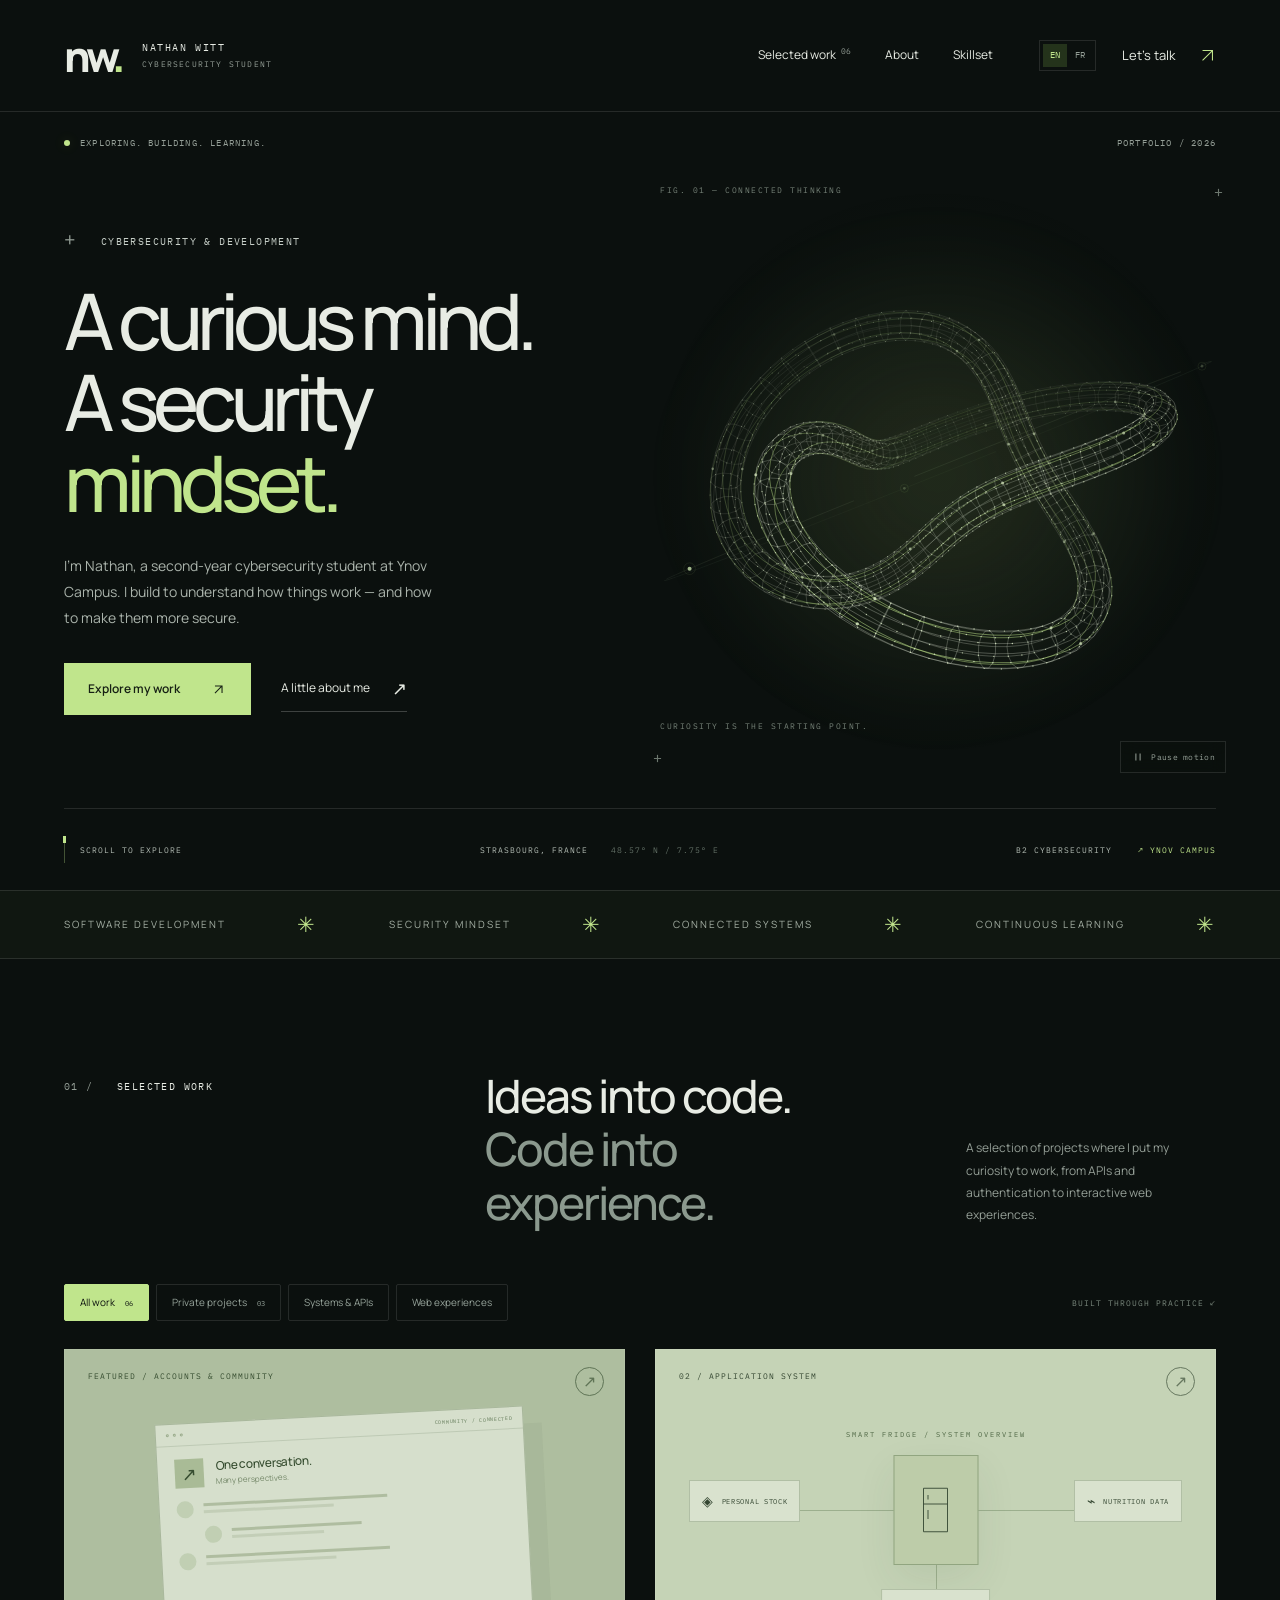
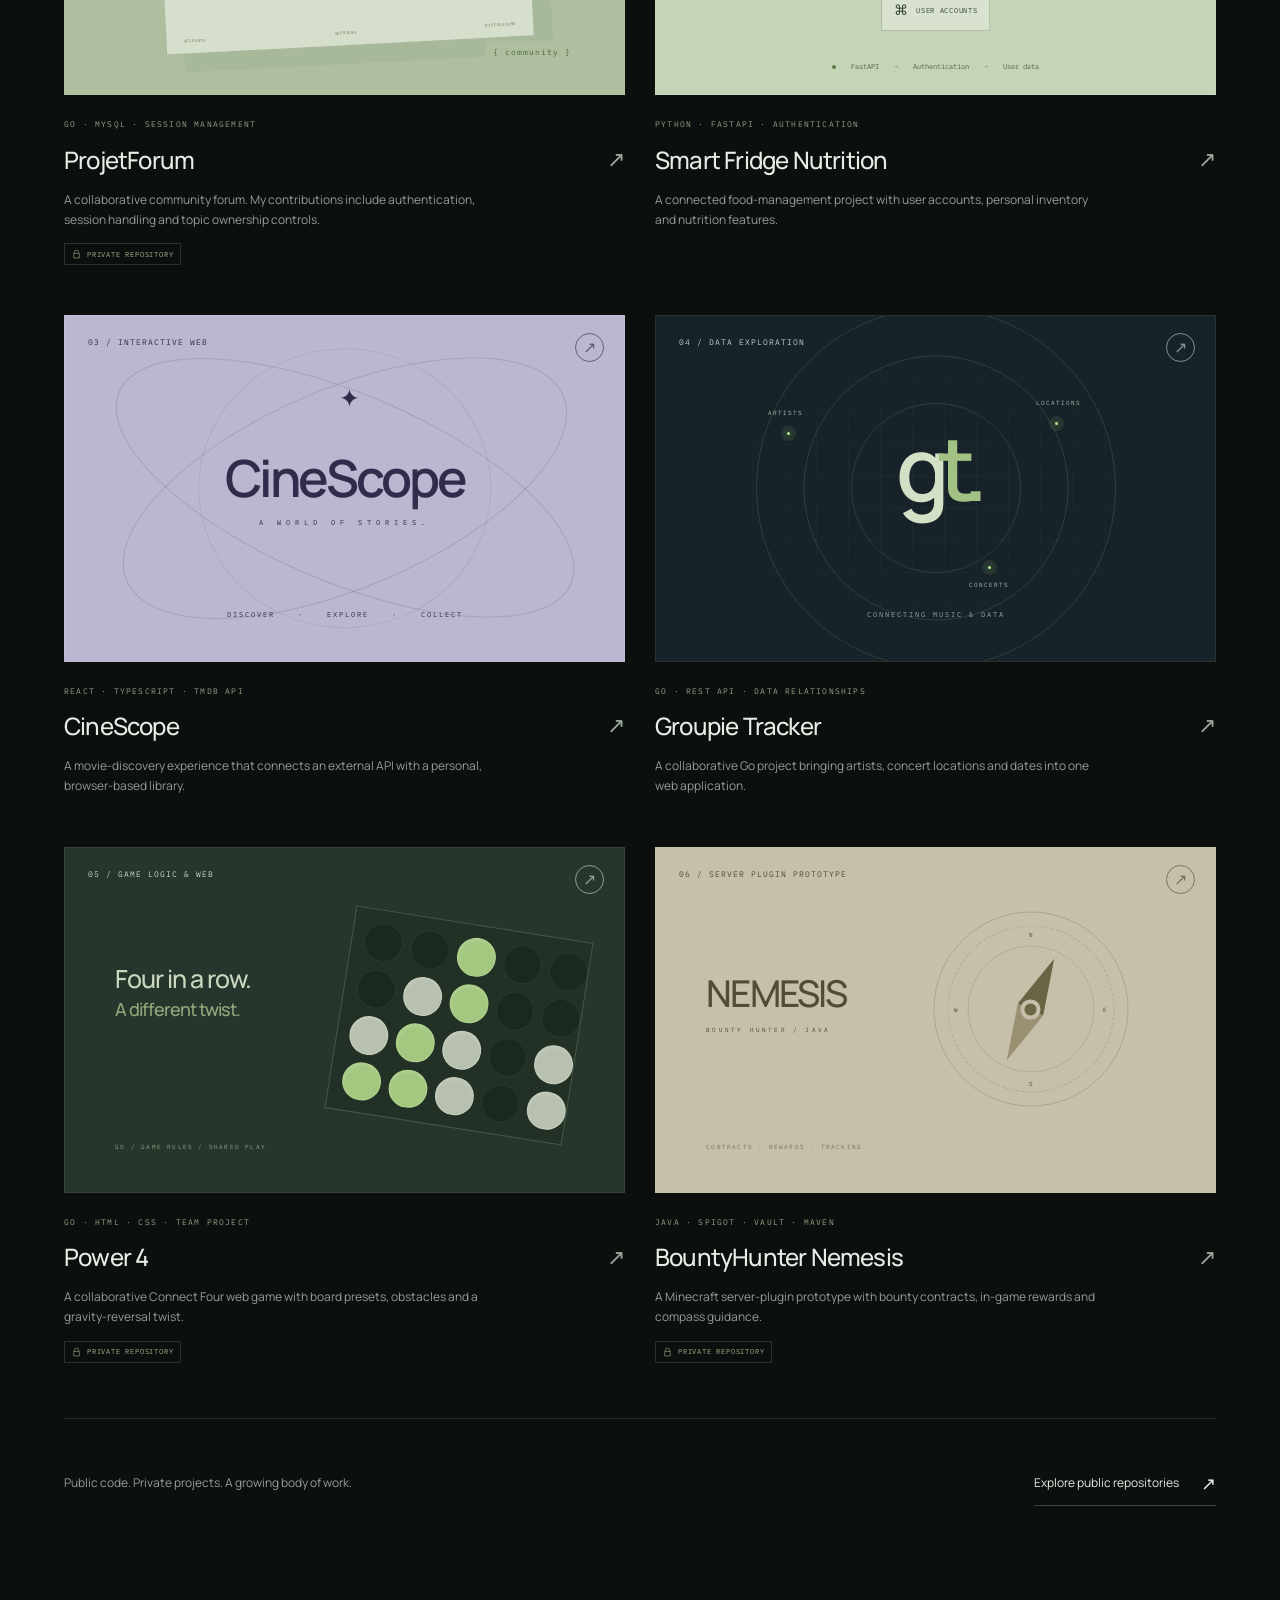
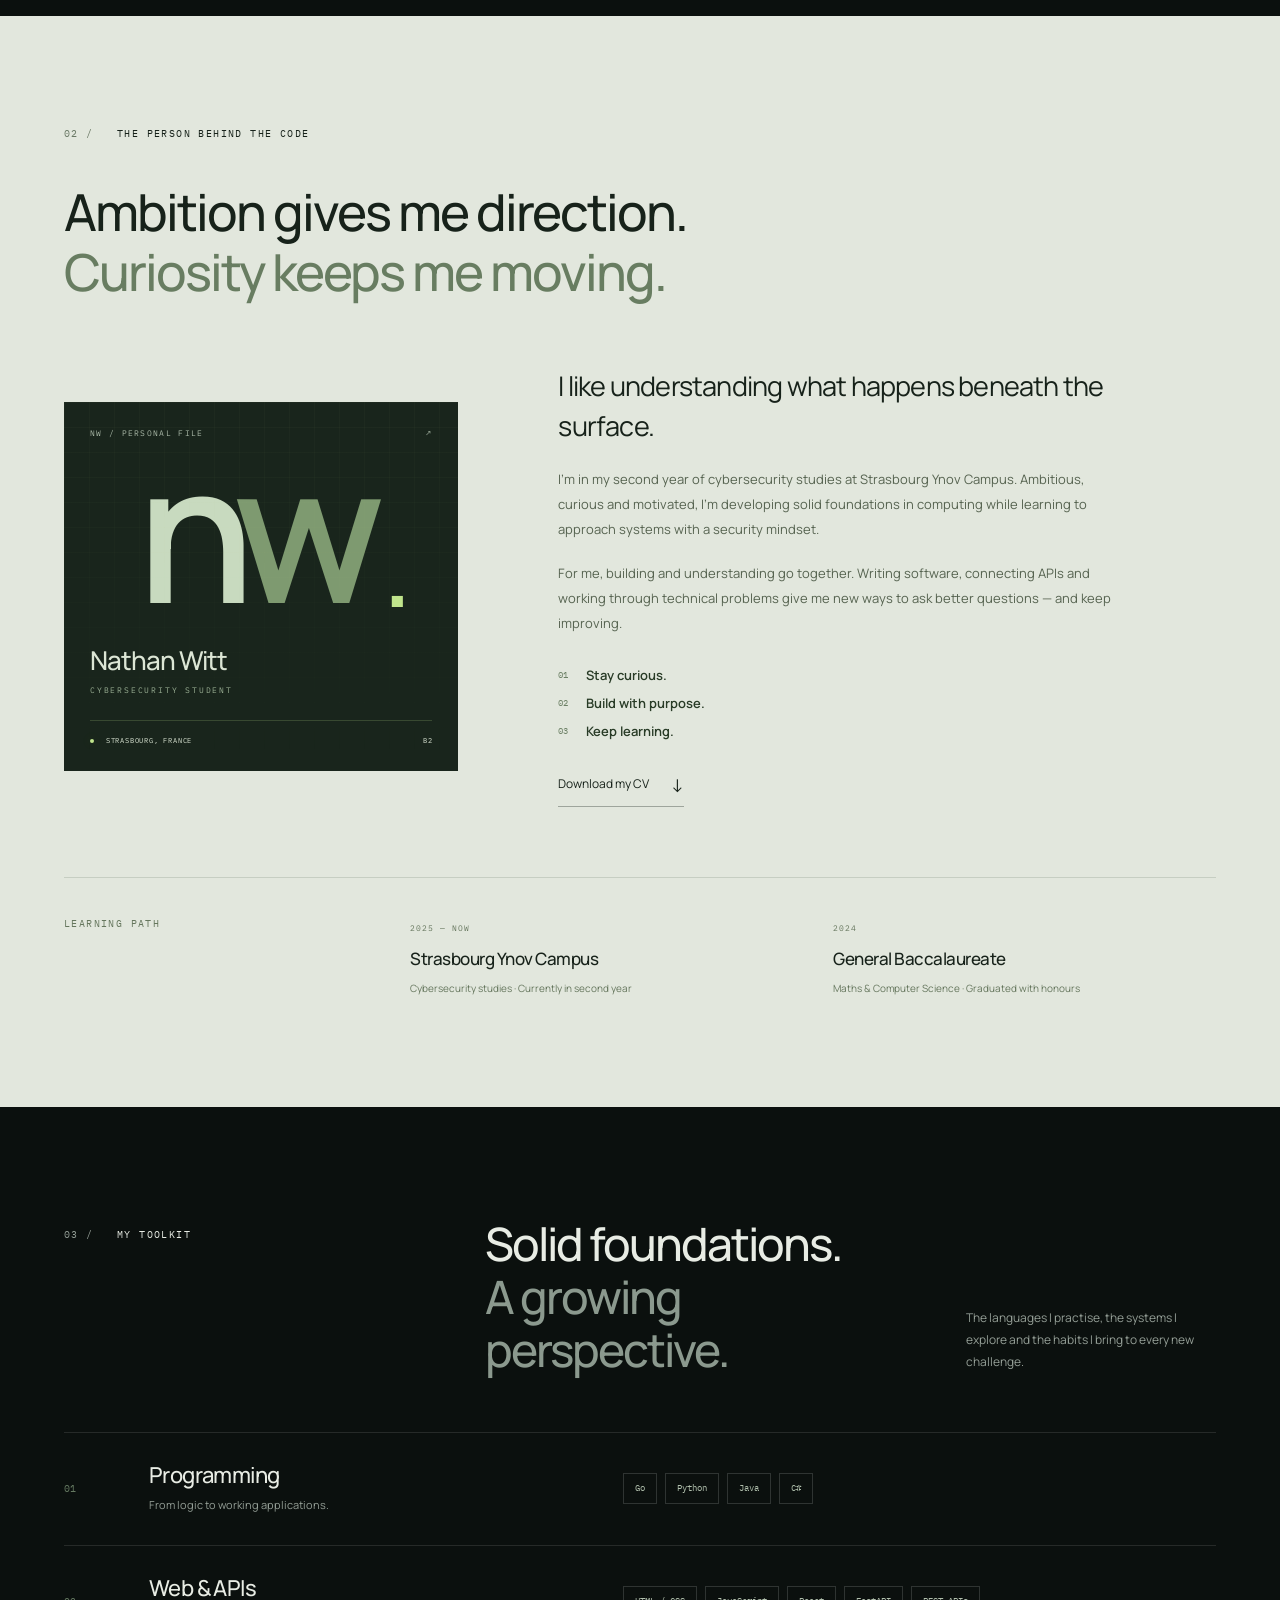
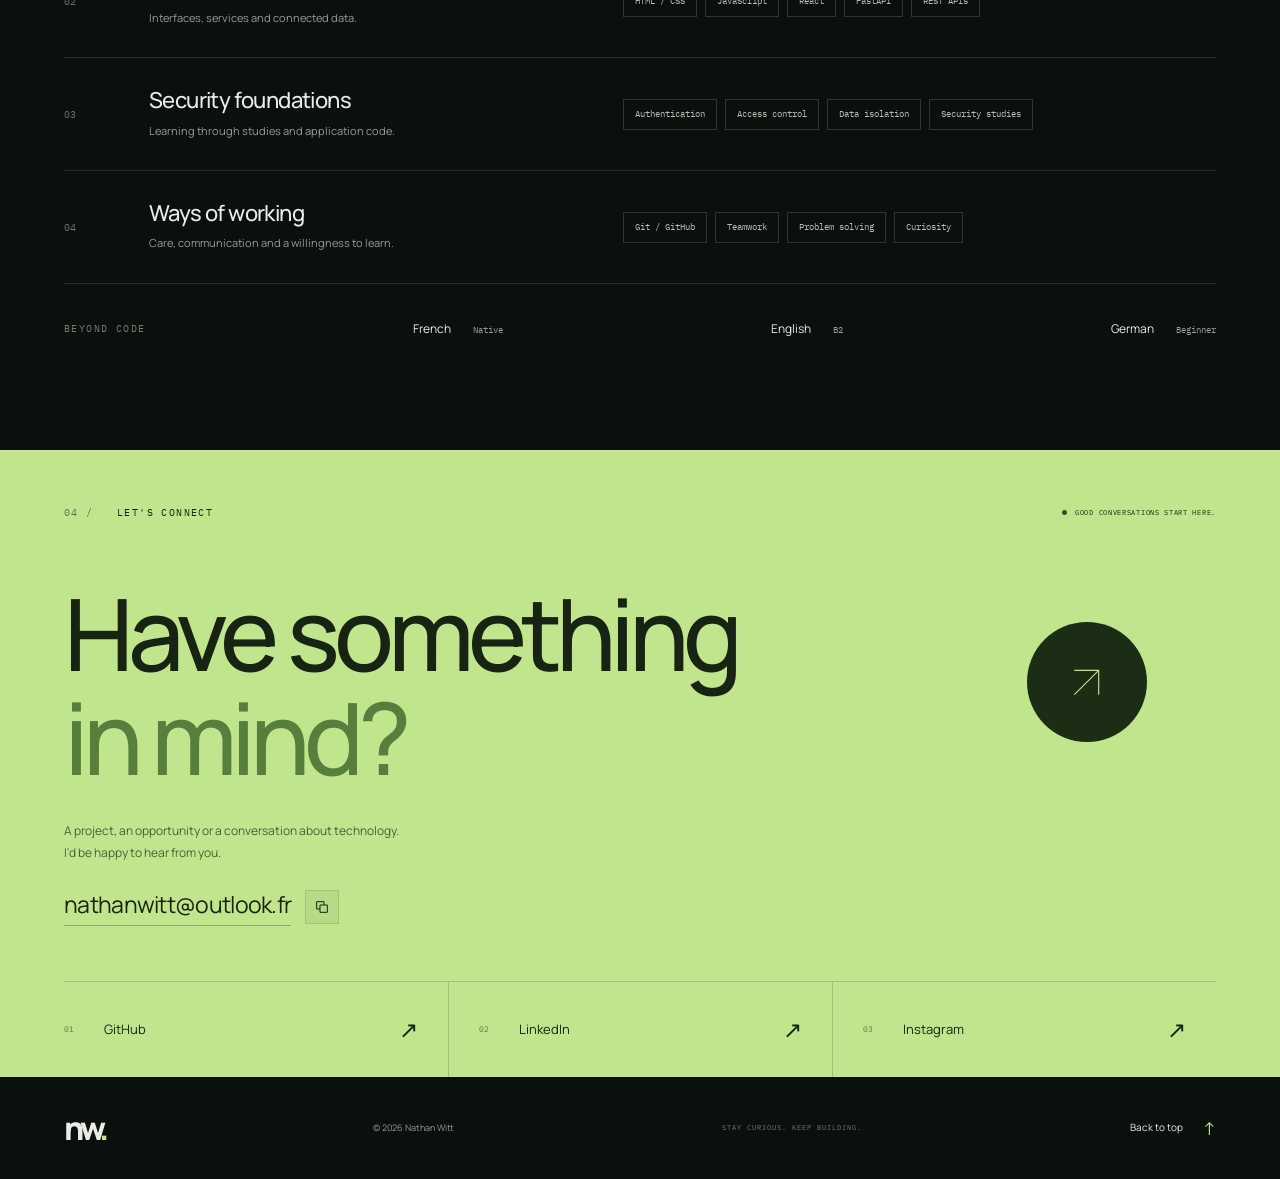
==== index.html @ 36711e1f "Publish bilingual cybersecurity portfolio" ====
<!doctype html>
<html lang="en">
<head>
  <meta charset="utf-8">
  <meta name="viewport" content="width=device-width,initial-scale=1">
  <meta name="theme-color" content="#0b100e">
  <meta name="description" content="Nathan Witt — second-year cybersecurity student at Strasbourg Ynov Campus. Explore selected projects in software, web development and security-minded engineering.">
  <meta property="og:title" content="Nathan Witt — A curious mind. A security mindset.">
  <meta property="og:description" content="Cybersecurity student at Strasbourg Ynov Campus. Selected projects, technical foundations and a drive to keep learning.">
  <meta property="og:type" content="website">
  <meta property="og:url" content="https://wittnathan24-lab.github.io/">
  <link rel="canonical" href="https://wittnathan24-lab.github.io/">
  <link rel="alternate" hreflang="en" href="https://wittnathan24-lab.github.io/">
  <link rel="alternate" hreflang="fr" href="https://wittnathan24-lab.github.io/fr/">
  <title>Nathan Witt — Cybersecurity & Development</title>
  <link rel="icon" type="image/svg+xml" href="assets/favicon.svg">
  <link rel="preload" href="assets/manrope.ttf" as="font" type="font/ttf" crossorigin>
  <link rel="stylesheet" href="assets/style.css">
  <link rel="stylesheet" href="assets/languages.css">
  <script src="assets/field.js" defer></script>
  <script src="assets/main.js" defer></script>
</head>
<body>
  <a class="skip-link" href="#main">Skip to content</a>
  <div class="reading-progress" aria-hidden="true"></div>
  <header class="site-header">
    <a href="#home" class="brand" aria-label="Nathan Witt, home"><span class="monogram">nw<span>.</span></span><span class="brand-name">NATHAN WITT<span>CYBERSECURITY STUDENT</span></span></a>
    <nav class="desktop-nav" aria-label="Main navigation"><a href="#work">Selected work <span>06</span></a><a href="#about">About</a><a href="#expertise">Skillset</a></nav>
    <nav class="language-switch" aria-label="Site language"><a href="./" lang="en" hreflang="en" aria-current="page">EN</a><a href="fr/" lang="fr" hreflang="fr">FR</a></nav>
    <a class="contact-nav" href="#contact">Let's talk <svg viewBox="0 0 24 24" aria-hidden="true"><path d="M5 19 19 5M5 5h14v14"/></svg></a>
    <button class="menu-toggle" aria-label="Open navigation" aria-expanded="false" aria-controls="mobile-nav"><span></span><span></span></button>
  </header>
  <nav id="mobile-nav" class="mobile-nav" aria-label="Mobile navigation" inert><a href="#work">Selected work <span>01</span></a><a href="#about">About <span>02</span></a><a href="#expertise">Skillset <span>03</span></a><a href="#contact">Contact <span>04</span></a></nav>
  <main id="main">
    <section class="hero" id="home" aria-labelledby="hero-title">
      <div class="hero-topline"><span><i class="status-dot"></i> EXPLORING. BUILDING. LEARNING.</span><span class="edition">PORTFOLIO / 2026</span></div>
      <div class="hero-content">
        <div class="hero-copy">
          <p class="eyebrow intro-label"><span class="tiny-cross">+</span> CYBERSECURITY & DEVELOPMENT</p>
          <h1 id="hero-title">A curious mind.<br>A security<br><span>mindset.</span></h1>
          <p class="hero-description">I'm Nathan, a second-year cybersecurity student at Ynov Campus. I build to understand how things work — and how to make them more secure.</p>
          <div class="hero-actions"><a class="button button-primary" href="#work">Explore my work <svg viewBox="0 0 24 24" aria-hidden="true"><path d="M7 17 17 7M7 7h10v10"/></svg></a><a class="text-link" href="#about">A little about me <span>↗</span></a></div>
        </div>
        <div class="hero-art">
          <div class="art-glow" aria-hidden="true"></div><canvas id="security-field" role="img" aria-label="An abstract network of interconnected points, representing curiosity, systems and security"></canvas>
          <span class="art-coordinate art-coordinate-top">FIG. 01 — CONNECTED THINKING</span><span class="art-coordinate art-coordinate-bottom">CURIOSITY IS THE STARTING POINT.</span>
          <span class="art-axis axis-one" aria-hidden="true">+</span><span class="art-axis axis-two" aria-hidden="true">+</span>
          <button class="motion-control" id="motion-toggle" type="button" aria-pressed="true"><svg viewBox="0 0 20 20" aria-hidden="true"><path d="M7 5v10M13 5v10"/></svg><span>Pause motion</span></button>
        </div>
      </div>
      <div class="hero-bottom"><a href="#work" class="scroll-cue"><span class="scroll-line" aria-hidden="true"></span>SCROLL TO EXPLORE</a><p>STRASBOURG, FRANCE <span>48.57° N / 7.75° E</span></p><span class="hero-study">B2 CYBERSECURITY <span>↗ YNOV CAMPUS</span></span></div>
    </section>
    <div class="discipline-strip" aria-label="Areas of interest"><div><span>SOFTWARE DEVELOPMENT</span><i>✳</i><span>SECURITY MINDSET</span><i>✳</i><span>CONNECTED SYSTEMS</span><i>✳</i><span>CONTINUOUS LEARNING</span><i>✳</i></div></div>
    <section class="work-section section-shell" id="work" aria-labelledby="work-title">
      <div class="section-heading reveal"><p class="eyebrow"><span>01 /</span> SELECTED WORK</p><div><h2 id="work-title">Ideas into code.<br><span>Code into experience.</span></h2><p>A selection of projects where I put my curiosity to work, from APIs and authentication to interactive web experiences.</p></div></div>
      <div class="work-toolbar reveal"><div class="filters" role="group" aria-label="Filter projects"><button class="filter active" aria-pressed="true" data-filter="all">All work <span>06</span></button><button class="filter" aria-pressed="false" data-filter="private">Private projects <span>03</span></button><button class="filter" aria-pressed="false" data-filter="systems">Systems & APIs</button><button class="filter" aria-pressed="false" data-filter="web">Web experiences</button></div><span class="toolbar-note">BUILT THROUGH PRACTICE ↙</span></div>
      <div class="projects-grid" id="projects-grid">
        <article class="project-card forum-featured reveal" data-category="systems" data-project="forum" data-private="true">
          <button class="project-visual forum-visual" data-open-project="forum" aria-label="Read the ProjetForum case study"><span class="visual-index">FEATURED / ACCOUNTS & COMMUNITY</span><span class="project-open" aria-hidden="true">↗</span><div class="forum-art" aria-hidden="true"><div class="forum-window"><div class="forum-window-bar"><i></i><i></i><i></i><span>COMMUNITY / CONNECTED</span></div><div class="forum-thread"><span class="forum-avatar">↗</span><div><strong>One conversation.</strong><span>Many perspectives.</span></div></div><div class="forum-line"><i></i><div><b></b><span></span></div></div><div class="forum-line"><i></i><div><b></b><span></span></div></div><div class="forum-line"><i></i><div><b></b><span></span></div></div><div class="forum-window-bottom"><span>ACCOUNTS</span><span>SESSIONS</span><span>DISCUSSIONS</span></div></div><span class="forum-floating">{ community }</span></div></button>
          <div class="project-meta"><span class="private-badge"><svg viewBox="0 0 16 16" aria-hidden="true"><path d="M4 7V5a4 4 0 0 1 8 0v2M3 7h10v8H3z"/></svg> PRIVATE REPOSITORY</span><p class="eyebrow">GO · MYSQL · SESSION MANAGEMENT</p><button class="project-title" data-open-project="forum"><h3>ProjetForum</h3><span aria-hidden="true">↗</span></button><p>A collaborative community forum. My contributions include authentication, session handling and topic ownership controls.</p></div>
        </article>
        <article class="project-card reveal" data-category="systems" data-project="fridge">
          <button class="project-visual fridge-visual" data-open-project="fridge" aria-label="Read the Smart Fridge Nutrition case study"><span class="visual-index">02 / APPLICATION SYSTEM</span><span class="project-open" aria-hidden="true">↗</span><div class="fridge-system" aria-hidden="true"><div class="diagram-caption">SMART FRIDGE / SYSTEM OVERVIEW</div><div class="fridge-core"><svg viewBox="0 0 80 80"><path d="M24 11h32v58H24zM24 32h32M30 20v6M30 40v12"/></svg></div><div class="system-node node-a"><span class="node-symbol">◈</span> PERSONAL STOCK</div><div class="system-node node-b"><span class="node-symbol">⌁</span> NUTRITION DATA</div><div class="system-node node-c"><span class="node-symbol">⌘</span> USER ACCOUNTS</div><div class="diagram-line line-a"></div><div class="diagram-line line-b"></div><div class="diagram-line line-c"></div><div class="system-footer"><i></i> FastAPI <span>→</span> Authentication <span>→</span> User data</div></div></button>
          <div class="project-meta"><p class="eyebrow">PYTHON · FASTAPI · AUTHENTICATION</p><button class="project-title" data-open-project="fridge"><h3>Smart Fridge Nutrition</h3><span aria-hidden="true">↗</span></button><p>A connected food-management project with user accounts, personal inventory and nutrition features.</p></div>
        </article>
        <article class="project-card reveal" data-category="web" data-project="cinescope">
          <button class="project-visual cinema-visual" data-open-project="cinescope" aria-label="Read the CineScope case study"><span class="visual-index">03 / INTERACTIVE WEB</span><span class="project-open" aria-hidden="true">↗</span><div class="cinema-art" aria-hidden="true"><div class="cinema-orbit orbit-one"></div><div class="cinema-orbit orbit-two"></div><div class="cinema-orbit orbit-three"></div><span class="cinema-star">✦</span><span class="cinema-type">CineScope<span>A WORLD OF STORIES.</span></span><div class="cinema-caption">DISCOVER <span>·</span> EXPLORE <span>·</span> COLLECT</div></div></button>
          <div class="project-meta"><p class="eyebrow">REACT · TYPESCRIPT · TMDB API</p><button class="project-title" data-open-project="cinescope"><h3>CineScope</h3><span aria-hidden="true">↗</span></button><p>A movie-discovery experience that connects an external API with a personal, browser-based library.</p></div>
        </article>
        <article class="project-card reveal" data-category="systems" data-project="groupie">
          <button class="project-visual groupie-visual" data-open-project="groupie" aria-label="Read the Groupie Tracker case study"><span class="visual-index">04 / DATA EXPLORATION</span><span class="project-open" aria-hidden="true">↗</span><div class="tracker-art" aria-hidden="true"><div class="tracker-grid"></div><div class="tracker-ring ring-1"></div><div class="tracker-ring ring-2"></div><div class="tracker-ring ring-3"></div><div class="tracker-dot dot-1"></div><div class="tracker-dot dot-2"></div><div class="tracker-dot dot-3"></div><span class="tracker-label label-1">ARTISTS</span><span class="tracker-label label-2">LOCATIONS</span><span class="tracker-label label-3">CONCERTS</span><div class="tracker-center">g<span>t.</span></div><div class="tracker-caption">CONNECTING MUSIC & DATA</div></div></button>
          <div class="project-meta"><p class="eyebrow">GO · REST API · DATA RELATIONSHIPS</p><button class="project-title" data-open-project="groupie"><h3>Groupie Tracker</h3><span aria-hidden="true">↗</span></button><p>A collaborative Go project bringing artists, concert locations and dates into one web application.</p></div>
        </article>
        <article class="project-card reveal" data-category="web" data-project="power4" data-private="true">
          <button class="project-visual power-visual" data-open-project="power4" aria-label="Read the Power 4 case study"><span class="visual-index">05 / GAME LOGIC & WEB</span><span class="project-open" aria-hidden="true">↗</span><div class="power-art" aria-hidden="true"><span class="power-title">Four in a row.<br><i>A different twist.</i></span><div class="power-board"><i></i><i></i><i class="p-lime"></i><i></i><i></i><i></i><i class="p-ivory"></i><i class="p-lime"></i><i></i><i></i><i class="p-ivory"></i><i class="p-lime"></i><i class="p-ivory"></i><i></i><i class="p-ivory"></i><i class="p-lime"></i><i class="p-lime"></i><i class="p-ivory"></i><i></i><i class="p-ivory"></i></div><span class="power-caption">GO / GAME RULES / SHARED PLAY</span></div></button>
          <div class="project-meta"><span class="private-badge"><svg viewBox="0 0 16 16" aria-hidden="true"><path d="M4 7V5a4 4 0 0 1 8 0v2M3 7h10v8H3z"/></svg> PRIVATE REPOSITORY</span><p class="eyebrow">GO · HTML · CSS · TEAM PROJECT</p><button class="project-title" data-open-project="power4"><h3>Power 4</h3><span aria-hidden="true">↗</span></button><p>A collaborative Connect Four web game with board presets, obstacles and a gravity-reversal twist.</p></div>
        </article>
        <article class="project-card reveal" data-category="systems" data-project="bounty" data-private="true">
          <button class="project-visual bounty-visual" data-open-project="bounty" aria-label="Read the BountyHunter Nemesis case study"><span class="visual-index">06 / SERVER PLUGIN PROTOTYPE</span><span class="project-open" aria-hidden="true">↗</span><div class="bounty-art" aria-hidden="true"><div class="bounty-compass"><i></i><span>N</span><span>E</span><span>S</span><span>W</span><div class="compass-needle"></div></div><span class="bounty-name">NEMESIS<span>BOUNTY HUNTER / JAVA</span></span><span class="bounty-coordinate">CONTRACTS · REWARDS · TRACKING</span></div></button>
          <div class="project-meta"><span class="private-badge"><svg viewBox="0 0 16 16" aria-hidden="true"><path d="M4 7V5a4 4 0 0 1 8 0v2M3 7h10v8H3z"/></svg> PRIVATE REPOSITORY</span><p class="eyebrow">JAVA · SPIGOT · VAULT · MAVEN</p><button class="project-title" data-open-project="bounty"><h3>BountyHunter Nemesis</h3><span aria-hidden="true">↗</span></button><p>A Minecraft server-plugin prototype with bounty contracts, in-game rewards and compass guidance.</p></div>
        </article>
      </div>
      <div class="work-footer reveal"><p>Public code. Private projects. A growing body of work.</p><a class="text-link" href="https://github.com/wittnathan24-lab?tab=repositories" target="_blank" rel="noopener noreferrer">Explore public repositories <span>↗</span></a></div>
      <p class="sr-only" id="filter-status" role="status" aria-live="polite"></p>
    </section>
    <section class="about-section section-shell" id="about" aria-labelledby="about-title">
      <div class="about-intro reveal"><p class="eyebrow"><span>02 /</span> THE PERSON BEHIND THE CODE</p><h2 id="about-title">Ambition gives me direction.<br><span>Curiosity keeps me moving.</span></h2></div>
      <div class="about-layout"><div class="profile-panel reveal"><div class="profile-panel-top"><span>NW / PERSONAL FILE</span><span>↗</span></div><div class="profile-glyph" aria-hidden="true">n<span>w</span><i>.</i></div><div class="profile-panel-bottom"><h3>Nathan Witt</h3><p>CYBERSECURITY STUDENT</p><div><span><i class="status-dot"></i> STRASBOURG, FRANCE</span><span>B2</span></div></div></div>
        <div class="about-copy reveal"><p class="lead">I like understanding what happens beneath the surface.</p><p>I'm in my second year of cybersecurity studies at Strasbourg Ynov Campus. Ambitious, curious and motivated, I’m developing solid foundations in computing while learning to approach systems with a security mindset.</p><p>For me, building and understanding go together. Writing software, connecting APIs and working through technical problems give me new ways to ask better questions — and keep improving.</p><div class="about-values"><span>01 <strong>Stay curious.</strong></span><span>02 <strong>Build with purpose.</strong></span><span>03 <strong>Keep learning.</strong></span></div><a class="text-link" href="assets/nathan-witt-cv.pdf" download="Nathan-Witt-CV.pdf">Download my CV <span>↓</span></a></div>
      </div>
      <div class="education-row reveal"><p class="eyebrow">LEARNING PATH</p><div><span class="education-year">2025 — NOW</span><h3>Strasbourg Ynov Campus</h3><p>Cybersecurity studies · Currently in second year</p></div><div><span class="education-year">2024</span><h3>General Baccalaureate</h3><p>Maths & Computer Science · Graduated with honours</p></div></div>
    </section>
    <section class="expertise-section section-shell" id="expertise" aria-labelledby="expertise-title"><div class="section-heading reveal"><p class="eyebrow"><span>03 /</span> MY TOOLKIT</p><div><h2 id="expertise-title">Solid foundations.<br><span>A growing perspective.</span></h2><p>The languages I practise, the systems I explore and the habits I bring to every new challenge.</p></div></div>
      <div class="skills-table">
        <div class="skill-row reveal"><span class="skill-number">01</span><div class="skill-name"><h3>Programming</h3><p>From logic to working applications.</p></div><div class="skill-tags"><span>Go</span><span>Python</span><span>Java</span><span>C#</span></div></div>
        <div class="skill-row reveal"><span class="skill-number">02</span><div class="skill-name"><h3>Web & APIs</h3><p>Interfaces, services and connected data.</p></div><div class="skill-tags"><span>HTML / CSS</span><span>JavaScript</span><span>React</span><span>FastAPI</span><span>REST APIs</span></div></div>
        <div class="skill-row reveal"><span class="skill-number">03</span><div class="skill-name"><h3>Security foundations</h3><p>Learning through studies and application code.</p></div><div class="skill-tags"><span>Authentication</span><span>Access control</span><span>Data isolation</span><span>Security studies</span></div></div>
        <div class="skill-row reveal"><span class="skill-number">04</span><div class="skill-name"><h3>Ways of working</h3><p>Care, communication and a willingness to learn.</p></div><div class="skill-tags"><span>Git / GitHub</span><span>Teamwork</span><span>Problem solving</span><span>Curiosity</span></div></div>
      </div><div class="languages-row reveal"><span class="eyebrow">BEYOND CODE</span><p>French <span>Native</span></p><p>English <span>B2</span></p><p>German <span>Beginner</span></p></div>
    </section>
    <section class="contact-section section-shell" id="contact" aria-labelledby="contact-title"><div class="contact-top reveal"><p class="eyebrow"><span>04 /</span> LET'S CONNECT</p><span class="contact-note"><i class="status-dot"></i> GOOD CONVERSATIONS START HERE.</span></div><div class="contact-body reveal"><h2 id="contact-title">Have something<br><span>in mind?</span><a href="mailto:nathanwitt@outlook.fr" class="contact-orb" aria-label="Email Nathan Witt"><svg viewBox="0 0 48 48" aria-hidden="true"><path d="M11 37 37 11M11 11h26v26"/></svg></a></h2><p>A project, an opportunity or a conversation about technology.<br>I'd be happy to hear from you.</p><div class="email-row"><a href="mailto:nathanwitt@outlook.fr">nathanwitt@outlook.fr</a><button id="copy-email" aria-label="Copy email address" title="Copy email address"><svg viewBox="0 0 24 24" aria-hidden="true"><path d="M9 9h11v11H9zM15 9V4H4v11h5"/></svg></button><span id="copy-status" role="status" aria-live="polite"></span></div></div><div class="social-row reveal"><a href="https://github.com/wittnathan24-lab" target="_blank" rel="noopener noreferrer"><span>01</span> GitHub <i>↗</i></a><a href="https://www.linkedin.com/in/nathan-witt-605bb2263/" target="_blank" rel="noopener noreferrer"><span>02</span> LinkedIn <i>↗</i></a><a href="https://www.instagram.com/nathan.w68/" target="_blank" rel="noopener noreferrer"><span>03</span> Instagram <i>↗</i></a></div></section>
  </main>
  <footer class="site-footer"><a class="monogram" href="#home" aria-label="Back to top">nw<span>.</span></a><p>© <span id="year">2026</span> Nathan Witt</p><span>STAY CURIOUS. KEEP BUILDING.</span><a href="#home" class="back-top">Back to top <span>↑</span></a></footer>
  <dialog id="project-dialog" aria-labelledby="dialog-title"><div class="dialog-top"><p class="eyebrow" id="dialog-eyebrow">PROJECT NOTES</p><button id="close-dialog" aria-label="Close project details">Close <span>×</span></button></div><div class="dialog-content"><h2 id="dialog-title"></h2><p class="dialog-intro" id="dialog-intro"></p><div id="dialog-tags" class="skill-tags"></div><div class="dialog-rule"></div><div id="dialog-sections"></div><a id="dialog-source" class="button button-primary" target="_blank" rel="noopener noreferrer">Explore the source <span>↗</span></a><p class="source-note">Project descriptions are based on the public repository. Visual covers are original illustrations.</p></div></dialog>
</body>
</html>
---- assets/style.css ----
@font-face{font-family:Manrope;src:url('manrope.ttf') format('truetype');font-weight:200 800;font-display:swap}
@font-face{font-family:Plex;src:url('plex-mono.ttf') format('truetype');font-weight:400;font-display:swap}
:root{--bg:#0b100e;--panel:#121915;--ink:#e8ece4;--muted:#949e96;--green:#c0e58c;--line:#ffffff1c;--mono:Plex,'Courier New',monospace;--sans:Manrope,'Segoe UI',sans-serif}
*{box-sizing:border-box}html{scroll-behavior:smooth;scroll-padding-top:90px}body{margin:0;background:var(--bg);color:var(--ink);font-family:var(--sans);font-size:15px;line-height:1.7;-webkit-font-smoothing:antialiased}body.dialog-open{overflow:hidden}a{color:inherit;text-decoration:none}button{font:inherit;color:inherit;cursor:pointer}button,a{-webkit-tap-highlight-color:transparent}button{border:0}a:focus-visible,button:focus-visible{outline:2px solid var(--green);outline-offset:6px}::selection{background:var(--green);color:var(--bg)}h1,h2,h3,p{margin:0}h1,h2,h3{font-weight:500;line-height:1.1}button svg,a svg{width:22px;height:22px;fill:none;stroke:currentColor;stroke-width:1.5}button svg{pointer-events:none}.sr-only{position:absolute;width:1px;height:1px;padding:0;overflow:hidden;clip:rect(0,0,0,0);white-space:nowrap;border:0}.skip-link{position:fixed;top:-70px;left:20px;z-index:100;background:var(--green);color:var(--bg);padding:10px 20px}.skip-link:focus{top:12px}.reading-progress{height:2px;position:fixed;left:0;top:0;background:var(--green);width:0;z-index:99;pointer-events:none}.site-header{height:112px;max-width:1560px;margin:auto;padding:0 64px;display:flex;align-items:center;justify-content:space-between;gap:30px;border-bottom:1px solid var(--line);position:relative;z-index:30}.brand{display:flex;align-items:center;gap:22px}.monogram{font-weight:800;font-size:42px;line-height:1;letter-spacing:-5px}.monogram span{color:var(--green)}.brand-name{font:10px var(--mono);letter-spacing:1.6px;line-height:1.8}.brand-name>span{display:block;font-size:8px;color:var(--muted);letter-spacing:1.2px}.desktop-nav{display:flex;gap:34px;margin-left:auto;margin-right:75px;font-size:12px}.desktop-nav a{position:relative;transition:color .2s}.desktop-nav a:hover,.desktop-nav a.current{color:var(--green)}.desktop-nav a>span{font:8px var(--mono);vertical-align:super;color:var(--muted);margin-left:3px}.contact-nav{font-size:13px;display:flex;align-items:center;gap:24px}.contact-nav svg{width:17px;height:17px;color:var(--green)}.menu-toggle{display:none}.mobile-nav{display:none}.hero{max-width:1560px;padding:25px 64px 0;margin:auto;overflow:hidden}.hero-topline{display:flex;justify-content:space-between;align-items:center;font:9px var(--mono);letter-spacing:1.2px;color:var(--muted)}.hero-topline>span:first-child{display:flex;align-items:center;gap:10px}.status-dot{display:inline-block;background:var(--green);width:6px;height:6px;border-radius:50%;box-shadow:0 0 12px #c0e54a30;flex-shrink:0}.hero-content{display:grid;grid-template-columns:1fr 1fr;align-items:center;min-height:660px;position:relative}.hero-copy{position:relative;z-index:2;padding:30px 0 60px}.eyebrow{font:10px var(--mono);letter-spacing:1.4px;line-height:1.6}.eyebrow>span:first-child{color:var(--muted);margin-right:16px}.intro-label{color:#c6cec7;margin:15px 0 27px}.intro-label .tiny-cross{color:var(--green);font:20px var(--sans);margin-right:10px;vertical-align:-2px}h1{font-size:clamp(64px,6.1vw,96px);letter-spacing:-6px;line-height:1.035;font-weight:500;white-space:nowrap}h1>span{color:var(--green)}.hero-description{font-size:14px;color:#aab3ab;max-width:383px;margin-top:31px;line-height:1.85}.hero-actions{display:flex;align-items:center;gap:30px;margin-top:32px}.button{display:inline-flex;align-items:center;justify-content:center;gap:30px;padding:16px 23px;font-size:12px;font-weight:600;line-height:1.5;border:1px solid transparent;transition:background .25s,transform .25s}.button-primary{background:var(--green);color:#162014}.button-primary:hover{background:#d1efa9;transform:translateY(-3px)}.button svg{width:17px;height:17px}.text-link{font-size:12px;display:inline-flex;align-items:center;gap:22px;padding:7px 0;border-bottom:1px solid #ffffff35;transition:color .2s}.text-link:hover{color:var(--green)}.text-link span{font-size:18px}.hero-art{position:relative;min-width:0;height:610px;width:calc(100% + 70px);margin-left:-25px;isolation:isolate}.hero-art canvas{display:block;width:100%;height:100%;position:absolute;inset:0;z-index:1}.art-glow{position:absolute;inset:7%;background:radial-gradient(ellipse,#b7da7720 0,transparent 66%);filter:blur(35px);z-index:0}.art-coordinate{position:absolute;font:8px var(--mono);letter-spacing:1.5px;color:#768278;z-index:2;pointer-events:none}.art-coordinate-top{top:12px;left:45px}.art-coordinate-bottom{bottom:52px;left:45px}.art-axis{position:absolute;font:15px var(--mono);color:#6c776e;z-index:2}.axis-one{right:38px;top:9px}.axis-two{left:38px;bottom:16px}.motion-control{position:absolute;right:35px;bottom:10px;padding:8px 10px;background:#0b100e90;backdrop-filter:blur(8px);color:#9ba69d;display:flex;align-items:center;gap:6px;font:8px var(--mono);letter-spacing:.3px;z-index:5;border:1px solid var(--line)}.motion-control:hover{color:var(--ink);border-color:#c0e58c70}.motion-control svg{width:14px;height:14px;stroke-width:1.4}.hero-bottom{display:flex;align-items:center;justify-content:space-between;border-top:1px solid var(--line);height:82px;gap:20px;font:8px var(--mono);letter-spacing:1px;color:#b4bdb5}.scroll-cue{display:flex;align-items:center;gap:15px}.scroll-line{width:1px;height:27px;background:#c0e58c50;position:relative}.scroll-line:after{content:'';position:absolute;width:3px;height:7px;background:var(--green);left:-1px;animation:scroll-line 2.5s ease-in-out infinite}.hero-bottom p>span{color:#626f65;margin-left:17px}.hero-study>span{color:var(--green);margin-left:20px}.discipline-strip{border-top:1px solid var(--line);border-bottom:1px solid var(--line);background:#101711;overflow:hidden}.discipline-strip>div{max-width:1440px;margin:auto;display:flex;justify-content:space-between;align-items:center;gap:35px;padding:23px 64px;white-space:nowrap;font-size:10px;letter-spacing:2px;color:#a5b0a5}.discipline-strip i{font-size:21px;line-height:1;color:var(--green);font-style:normal}.section-shell{padding:110px 64px;max-width:1560px;margin:auto}.section-heading{display:grid;grid-template-columns:1fr 2fr;gap:55px;align-items:start}.section-heading>.eyebrow{padding-top:10px}.section-heading>div{display:flex;align-items:flex-end;gap:65px}.section-heading h2,.about-intro h2{font-size:46px;letter-spacing:-2px;line-height:1.16}.section-heading h2>span{color:#8b998e}.section-heading>div>p{max-width:250px;font-size:12px;color:var(--muted);line-height:1.85;padding-bottom:3px}.work-toolbar{display:flex;justify-content:space-between;align-items:center;margin:55px 0 28px;gap:20px}.filters{display:flex;gap:7px}.filter{border:1px solid var(--line);padding:9px 15px;background:transparent;font-size:10px;border-radius:2px;color:#98a59c;transition:color .2s,background .2s,border-color .2s}.filter span{font:7px var(--mono);margin-left:8px}.filter:hover{color:var(--ink);border-color:#72806b}.filter.active{background:var(--green);color:var(--bg);border-color:var(--green)}.toolbar-note{font:8px var(--mono);letter-spacing:1px;color:#7b897e}.projects-grid{display:grid;grid-template-columns:1fr 1fr;gap:50px 30px}.project-card[hidden]{display:none}.project-visual{aspect-ratio:1.62;width:100%;position:relative;display:block;overflow:hidden;text-align:left;border:1px solid #ffffff10}.visual-index{position:absolute;top:21px;left:23px;font:8px var(--mono);letter-spacing:1px;z-index:3}.project-open{position:absolute;top:17px;right:20px;width:29px;height:29px;display:grid;place-items:center;border:1px solid currentColor;border-radius:50%;opacity:.65;font-size:16px;z-index:3;transition:transform .3s,opacity .3s}.project-visual:hover .project-open{transform:rotate(45deg);opacity:1}.project-meta{padding:23px 0 0}.project-meta>.eyebrow{font-size:8px;letter-spacing:1.2px;color:#90a183}.project-title{display:flex;align-items:center;justify-content:space-between;width:100%;padding:0;background:none;margin:10px 0 11px;text-align:left}.project-title h3{font-size:24px;letter-spacing:-.8px}.project-title>span{font-size:22px;color:#9ba89b;transition:transform .2s}.project-title:hover>span{color:var(--green);transform:translate(3px,-3px)}.project-meta>p:last-child{color:var(--muted);font-size:12px;max-width:440px}.fridge-visual{background:#c5d3b6;color:#344631}.fridge-system{position:absolute;inset:14% 5% 9%;transition:transform .7s}.project-visual:hover .fridge-system,.project-visual:hover .cinema-art,.project-visual:hover .tracker-art,.project-visual:hover .snh-art{transform:scale(1.035)}.diagram-caption{text-align:center;font:7px var(--mono);letter-spacing:2px;color:#4f6745;position:absolute;top:12%;width:100%}.fridge-core{width:85px;height:110px;position:absolute;top:42%;left:50%;transform:translate(-50%,-50%);border:1px solid #59724b70;background:#bdcca9;display:grid;place-items:center;box-shadow:0 15px 40px #34463115;z-index:2}.fridge-core svg{width:60px;height:74px;stroke-width:1.2}.system-node{font:7px var(--mono);letter-spacing:.7px;position:absolute;display:flex;align-items:center;gap:8px;background:#d9e2ce;border:1px solid #59724b50;padding:11px 12px;z-index:2;white-space:nowrap}.node-symbol{font-size:14px}.node-a{left:1%;top:31%}.node-b{right:1%;top:31%}.node-c{left:50%;top:72%;transform:translateX(-50%)}.diagram-line{position:absolute;top:42%;height:1px;background:#59724b60;width:31%;left:15%}.line-b{left:54%}.line-c{top:45%;left:50%;width:1px;height:34%}.system-footer{position:absolute;left:0;bottom:-3%;width:100%;display:flex;align-items:center;justify-content:center;gap:15px;font:7px var(--mono);color:#4f6745}.system-footer i{width:4px;height:4px;border-radius:50%;background:#5a7b43}.system-footer>span{opacity:.5}.cinema-visual{background:#bcb7d1;color:#332b4b}.cinema-art{position:absolute;inset:0;transition:transform .7s}.cinema-type{position:absolute;top:39%;left:0;width:100%;text-align:center;font-size:clamp(35px,4vw,59px);font-weight:600;letter-spacing:-3px;line-height:1.05}.cinema-type>span{display:block;font:7px var(--mono);letter-spacing:5px;margin-top:14px}.cinema-star{position:absolute;top:20%;left:49%;font-size:25px;line-height:1}.cinema-orbit{position:absolute;top:50%;left:50%;transform:translate(-50%,-50%) rotate(-23deg);width:85%;height:58%;border:1px solid #3b2d572d;border-radius:50%}.orbit-two{transform:translate(-50%,-50%) rotate(23deg);width:88%;height:55%}.orbit-three{transform:translate(-50%,-50%) rotate(90deg);width:50%;height:85%;border-color:#3b2d5719}.cinema-caption{position:absolute;bottom:12%;width:100%;text-align:center;font:7px var(--mono);letter-spacing:2px}.cinema-caption span{padding:0 17px}.groupie-visual{background:#172329;color:#bdcfc7}.tracker-art{position:absolute;inset:0;transition:transform .7s;overflow:hidden}.tracker-grid{position:absolute;inset:0;background-image:linear-gradient(#b5c8c80b 1px,transparent 1px),linear-gradient(90deg,#b5c8c80b 1px,transparent 1px);background-size:32px 32px;mask-image:radial-gradient(ellipse,#000 10%,transparent 75%)}.tracker-ring{border:1px solid #c3dfb523;border-radius:50%;position:absolute;left:50%;top:50%;transform:translate(-50%,-50%);width:170px;height:170px}.ring-2{width:265px;height:265px}.ring-3{width:360px;height:360px}.tracker-center{position:absolute;left:50%;top:44%;transform:translate(-50%,-50%);font-size:88px;font-weight:600;letter-spacing:-12px;color:#d2e0c5}.tracker-center span{color:#a1c283}.tracker-caption{position:absolute;bottom:12%;width:100%;text-align:center;font:7px var(--mono);letter-spacing:2px;color:#93aaa0}.tracker-dot{position:absolute;width:7px;height:7px;background:#c0e58c;border:2px solid #273e32;box-shadow:0 0 0 4px #c0e58c17;border-radius:50%;top:33%;left:23%}.dot-2{top:30%;left:71%}.dot-3{top:72%;left:59%}.tracker-label{position:absolute;font:6px var(--mono);letter-spacing:1px;top:27%;left:20%;color:#a4bfa9}.label-2{top:24%;left:68%}.label-3{top:77%;left:56%}.snh-visual{background:#d3d3ca;color:#373b36}.snh-art{position:absolute;inset:0;transition:transform .7s}.snh-frame{position:absolute;inset:0;background:radial-gradient(ellipse at 50% 80%,#a6a99d30,transparent 70%)}.snh-aperture{position:absolute;left:66%;top:47%;transform:translate(-50%,-50%);border:1px solid #52604e25;border-radius:50%;width:210px;height:210px}.snh-aperture>i{position:absolute;width:57%;height:57%;border:1px solid #52604e25;border-radius:50%;left:50%;top:50%;transform-origin:0 0;transform:rotate(0deg) translate(-50%,-85%)}.snh-aperture>i:nth-child(2){transform:rotate(60deg) translate(-50%,-85%)}.snh-aperture>i:nth-child(3){transform:rotate(120deg) translate(-50%,-85%)}.snh-aperture>i:nth-child(4){transform:rotate(180deg) translate(-50%,-85%)}.snh-aperture>i:nth-child(5){transform:rotate(240deg) translate(-50%,-85%)}.snh-aperture>i:nth-child(6){transform:rotate(300deg) translate(-50%,-85%)}.snh-wordmark{position:absolute;left:15%;top:29%;font-size:70px;letter-spacing:-5px;line-height:.88;font-weight:500}.snh-wordmark span{display:block;font-size:43px;letter-spacing:1px;margin-top:8px}.snh-caption{font:7px var(--mono);letter-spacing:2px;position:absolute;bottom:13%;left:15%}.snh-corner{position:absolute;width:16px;height:16px;border-left:1px solid #4b534755;border-top:1px solid #4b534755;top:23%;left:11%}.corner-br{left:auto;top:auto;right:11%;bottom:19%;transform:rotate(180deg)}.work-footer{display:flex;justify-content:space-between;align-items:center;padding-top:42px;border-top:1px solid var(--line);margin-top:55px}.work-footer p{font-size:12px;color:var(--muted)}.about-section{background:#e2e7dd;color:#17221a;max-width:none;padding-left:max(64px,calc((100vw - 1432px)/2));padding-right:max(64px,calc((100vw - 1432px)/2))}.about-intro>.eyebrow{margin-bottom:40px}.about-intro .eyebrow>span{color:#697864}.about-intro h2{max-width:1000px;font-size:51px}.about-intro h2>span{color:#687d61}.about-layout{display:grid;grid-template-columns:.9fr 1.5fr;gap:100px;margin-top:65px;align-items:center}.profile-panel{background:#19251c;color:#dce6d5;aspect-ratio:1.07;max-width:450px;padding:26px;display:flex;flex-direction:column;justify-content:space-between;position:relative;overflow:hidden}.profile-panel:after{content:'';position:absolute;inset:0;background-image:linear-gradient(#c0e58c08 1px,transparent 1px),linear-gradient(90deg,#c0e58c08 1px,transparent 1px);background-size:25px 25px;pointer-events:none;mask-image:linear-gradient(0deg,transparent,#000)}.profile-panel-top{font:8px var(--mono);letter-spacing:1.3px;display:flex;justify-content:space-between;z-index:1;color:#a9b8a7}.profile-glyph{font-size:clamp(100px,15vw,200px);font-weight:600;line-height:1;letter-spacing:-22px;align-self:center;padding-right:23px;color:#c8dabf;transform:translateY(-12px);position:relative}.profile-glyph>span{color:#7e9a70}.profile-glyph>i{font-style:normal;color:var(--green);font-size:100px;position:absolute;right:-4px;bottom:7px}.profile-panel-bottom{z-index:1}.profile-panel-bottom h3{font-size:26px;letter-spacing:-1px}.profile-panel-bottom>p{font:8px var(--mono);letter-spacing:1.8px;margin-top:10px;color:#98ad92}.profile-panel-bottom>div{display:flex;justify-content:space-between;border-top:1px solid #c0e58c30;margin-top:25px;padding-top:15px;font:7px var(--mono);letter-spacing:.8px}.profile-panel-bottom .status-dot{width:4px;height:4px;margin-right:7px}.about-copy{max-width:560px}.about-copy .lead{font-size:27px;letter-spacing:-.8px;line-height:1.5;margin-bottom:20px}.about-copy>p:not(.lead){font-size:13px;line-height:1.95;color:#566350;margin-bottom:18px}.about-values{display:flex;flex-direction:column;gap:10px;margin:29px 0 22px}.about-values>span{display:flex;align-items:center;gap:18px;font:9px var(--mono);color:#6c8065}.about-values strong{font:13px var(--sans);color:#283b26;font-weight:600}.about-copy .text-link{border-bottom-color:#17221a55}.about-copy .text-link:hover{color:#5c763b}.education-row{display:grid;grid-template-columns:.8fr 1fr 1fr;gap:40px;border-top:1px solid #263c2325;padding-top:35px;margin-top:70px}.education-row>.eyebrow{color:#65765d;padding-top:3px}.education-year{font:8px var(--mono);color:#65765d;letter-spacing:1px}.education-row h3{font-size:17px;margin:11px 0;letter-spacing:-.5px}.education-row p{font-size:10px;color:#65765d}.expertise-section .section-heading>div{gap:80px}.skills-table{margin-top:55px}.skill-row{display:grid;grid-template-columns:55px .9fr 1.2fr;align-items:center;gap:30px;border-top:1px solid var(--line);padding:30px 0}.skill-row:last-child{border-bottom:1px solid var(--line)}.skill-number{font:10px var(--mono);color:#657961}.skill-name h3{font-size:22px;letter-spacing:-.6px}.skill-name p{color:var(--muted);font-size:11px;margin-top:9px}.skill-tags{display:flex;flex-wrap:wrap;gap:8px}.skill-tags>span{font:9px var(--mono);border:1px solid #ffffff26;padding:8px 11px;color:#b1c0ad;line-height:1.4}.languages-row{display:flex;align-items:center;justify-content:space-between;gap:30px;margin-top:35px}.languages-row>.eyebrow{color:#72806c}.languages-row p{font-size:12px}.languages-row p>span{margin-left:20px;font:9px var(--mono);color:var(--muted)}.contact-section{background:var(--green);color:#182413;max-width:none;padding-left:max(64px,calc((100vw - 1432px)/2));padding-right:max(64px,calc((100vw - 1432px)/2));padding-top:55px;padding-bottom:0}.contact-top{display:flex;align-items:center;justify-content:space-between}.contact-top .eyebrow>span{color:#5c744c}.contact-note{font:7px var(--mono);letter-spacing:.7px;display:flex;gap:8px;align-items:center}.contact-note .status-dot{background:#334f25;width:5px;height:5px}.contact-body{padding:60px 0 55px}.contact-body h2{font-size:clamp(65px,7.8vw,120px);letter-spacing:-6px;line-height:1.05;position:relative}.contact-body h2>span{color:#587e3d}.contact-body>p{font-size:12px;color:#486036;line-height:1.85;margin-top:30px}.contact-orb{position:absolute;right:6%;top:20%;border-radius:50%;width:120px;height:120px;background:#1c2d16;color:var(--green);display:grid;place-items:center;transition:transform .3s,background .3s}.contact-orb:hover{transform:rotate(45deg);background:#3a552d}.contact-orb svg{width:45px;height:45px;stroke-width:1.2}.email-row{display:flex;align-items:center;gap:14px;margin-top:23px;position:relative;flex-wrap:wrap}.email-row>a{font-size:23px;letter-spacing:-.7px;line-height:1.4;border-bottom:1px solid #18241350;padding-bottom:5px}.email-row>button{width:34px;height:34px;display:grid;place-items:center;background:#1824130f;border:1px solid #18241320}.email-row>button:hover{background:#18241325}.email-row>button svg{width:16px;height:16px}.email-row>span{font:9px var(--mono);color:#38572b}.social-row{display:grid;grid-template-columns:repeat(3,1fr);border-top:1px solid #18241330}.social-row>a{display:flex;align-items:center;gap:30px;font-size:13px;padding:28px 0;transition:padding .25s}.social-row>a:not(:first-child){border-left:1px solid #18241330;padding-left:30px}.social-row>a:hover{padding-left:12px}.social-row>a:not(:first-child):hover{padding-left:42px}.social-row>a>span{font:8px var(--mono);color:#5f7b4e}.social-row>a>i{font-style:normal;font-size:23px;margin-left:auto;margin-right:30px}.site-footer{max-width:1560px;padding:35px 64px;margin:auto;display:flex;align-items:center;justify-content:space-between;gap:25px}.site-footer .monogram{font-size:32px;letter-spacing:-4px}.site-footer>p{font-size:9px;color:#8e9d8f}.site-footer>span{font:7px var(--mono);letter-spacing:1px;color:#6e7e70}.back-top{font-size:10px;display:flex;gap:20px;align-items:center}.back-top>span{color:var(--green);font-size:18px}.js .reveal{opacity:0;transform:translateY(22px);transition:opacity .7s ease,transform .7s ease}.js .reveal.in-view{opacity:1;transform:translateY(0)}@keyframes scroll-line{0%{top:0;opacity:.4}60%{top:20px;opacity:1}100%{top:20px;opacity:0}}
dialog{background:#131c16;color:var(--ink);border:1px solid #ffffff25;max-width:760px;width:calc(100% - 40px);padding:0;max-height:88vh;overscroll-behavior:contain;box-shadow:0 40px 150px #0009}dialog::backdrop{background:#050907cc;backdrop-filter:blur(12px)}dialog[open]{animation:dialog-in .25s ease}.dialog-top{display:flex;align-items:center;justify-content:space-between;padding:24px 35px;border-bottom:1px solid var(--line);position:sticky;top:0;background:#131c16f5;z-index:2;gap:10px}.dialog-top .eyebrow{font-size:8px;color:#8ba27e}.dialog-top button{background:transparent;font-size:10px;display:flex;align-items:center;gap:15px}.dialog-top button span{font-size:25px;color:var(--green);line-height:1}.dialog-content{padding:40px 40px 35px}.dialog-content h2{font-size:43px;letter-spacing:-1.8px;line-height:1.15}.dialog-intro{font-size:15px;line-height:1.8;color:#b6c3b5;margin:24px 0}.dialog-rule{height:1px;background:var(--line);margin:30px 0}.dialog-content h3{font:9px var(--mono);letter-spacing:1px;color:var(--green);margin:24px 0 12px}.dialog-content section p{font-size:12px;line-height:1.9;color:#acb9ab}.dialog-content ul{padding-left:17px;font-size:12px;line-height:1.9;color:#acb9ab;margin:0}.dialog-content li+li{margin-top:5px}.dialog-content>.button{margin-top:32px}.source-note{font:8px var(--mono);line-height:1.8;color:#6e816e;margin-top:24px}.dialog-demo{font-size:11px;display:inline-flex;margin-left:22px;gap:12px;border-bottom:1px solid #ffffff40}.motion-off{scroll-behavior:auto}.motion-off *,.motion-off *:before,.motion-off *:after{animation:none!important;transition:none!important}@keyframes dialog-in{from{opacity:0;transform:translateY(15px)}to{opacity:1;transform:translateY(0)}}
@media(min-width:1560px){.about-section,.contact-section{padding-left:calc((100vw - 1432px)/2);padding-right:calc((100vw - 1432px)/2)}}
@media(max-width:1200px){.site-header{padding:0 40px;height:95px}.desktop-nav{margin-right:25px;gap:23px}.hero{padding-left:40px;padding-right:40px}.hero-content{min-height:630px}.hero-art{height:550px;width:calc(100% + 40px);margin-left:-15px}h1{font-size:77px;letter-spacing:-5px}.hero-description{max-width:330px;font-size:13px}.hero-actions{gap:22px}.hero-actions .text-link{font-size:11px;gap:13px}.hero-bottom p>span{display:none}.section-shell{padding:90px 40px}.discipline-strip>div{padding-left:40px;padding-right:40px;gap:23px;font-size:8px}.section-heading{grid-template-columns:.65fr 2fr;gap:25px}.section-heading>div{gap:30px}.section-heading h2{font-size:39px}.section-heading>div>p{max-width:200px;font-size:11px}.about-section,.contact-section{padding-left:40px;padding-right:40px}.about-layout{gap:60px}.about-intro h2{font-size:46px}.fridge-core{width:65px;height:90px}.system-node{font-size:6px;padding:8px;gap:5px}.system-footer{gap:8px;font-size:6px}.snh-wordmark{font-size:60px}.snh-wordmark span{font-size:36px}.site-footer{padding-left:40px;padding-right:40px}.expertise-section .section-heading>div{gap:30px}.skill-row{grid-template-columns:35px .9fr 1.2fr;gap:20px}.contact-section{padding-bottom:0}.contact-body h2{font-size:100px}.contact-orb{width:100px;height:100px}.profile-panel{aspect-ratio:1}
}
@media(max-width:900px){.brand-name{display:none}.hero-content{min-height:580px}.hero-art{height:480px;width:calc(100% + 85px);margin-left:-40px}h1{font-size:64px;letter-spacing:-4px}.hero-description{max-width:310px;font-size:12px}.hero-copy{padding-top:30px;padding-bottom:40px}.hero-actions{gap:20px}.hero-actions .text-link{display:none}.art-coordinate{font-size:6px;letter-spacing:1px}.art-coordinate-top{top:30px;left:60px}.art-coordinate-bottom{bottom:35px;left:60px}.axis-one{right:20px;top:26px}.motion-control{right:23px;bottom:0}.hero-study>span{margin-left:10px}.discipline-strip>div{gap:20px;min-width:890px}.section-heading{grid-template-columns:1fr;gap:24px}.section-heading>div{justify-content:space-between;gap:30px}.section-heading h2{font-size:42px}.section-heading>div>p{max-width:260px}.about-intro h2{font-size:40px}.about-layout{gap:40px;grid-template-columns:.9fr 1.2fr}.profile-panel{padding:20px;aspect-ratio:.78}.profile-panel-bottom h3{font-size:23px}.profile-panel-bottom>div{font-size:6px;letter-spacing:0}.profile-glyph{font-size:140px}.profile-panel-bottom>p{font-size:7px;letter-spacing:1px}.about-copy .lead{font-size:23px}.about-copy>p:not(.lead){font-size:12px}.education-row{gap:25px;grid-template-columns:.65fr 1fr 1fr}.education-row h3{font-size:14px}.education-row p{font-size:9px}.projects-grid{gap:40px 25px}.visual-index{font-size:6px;top:17px;left:16px}.project-open{width:25px;height:25px;top:12px;right:14px;font-size:13px}.diagram-caption{font-size:5px;top:15%}.system-node{font-size:5px;padding:6px;gap:3px}.node-symbol{font-size:10px}.fridge-core{width:52px;height:70px}.fridge-core svg{width:39px;height:49px}.system-footer{font-size:5px;gap:6px}.cinema-type{font-size:37px;letter-spacing:-2px}.cinema-type>span{font-size:5px;letter-spacing:3px}.cinema-caption{font-size:5px;letter-spacing:1px}.cinema-caption span{padding:0 8px}.cinema-star{font-size:18px}.tracker-center{font-size:65px;letter-spacing:-8px}.tracker-ring{width:120px;height:120px}.ring-2{width:200px;height:200px}.ring-3{width:280px;height:280px}.tracker-caption{font-size:5px;letter-spacing:1px}.tracker-label{font-size:5px}.tracker-dot{width:6px;height:6px}.snh-wordmark{font-size:46px;letter-spacing:-3px}.snh-wordmark span{font-size:29px}.snh-aperture{width:140px;height:140px}.snh-caption{font-size:5px;letter-spacing:1px}.project-title h3{font-size:22px}.project-meta>p:last-child{font-size:11px}.project-meta>.eyebrow{font-size:6px}.toolbar-note{display:none}.skill-row{grid-template-columns:25px 1fr 1fr;gap:20px}.skill-name h3{font-size:19px}.skill-name p{font-size:10px;max-width:200px}.skill-tags{gap:6px}.skill-tags>span{font-size:8px;padding:6px 8px}.languages-row{gap:20px}.languages-row p>span{margin-left:10px}.contact-body h2{font-size:83px}.contact-orb{width:85px;height:85px;right:2%;top:23%}.contact-orb svg{width:36px;height:36px}.contact-note{font-size:6px}.site-footer>span{display:none}.social-row>a{gap:20px}}
@media(max-width:640px){html{scroll-padding-top:25px}.site-header{height:84px;padding:0 24px;gap:20px}.brand-name{display:block;font-size:8px;letter-spacing:1px}.brand-name>span{font-size:6px;letter-spacing:.7px}.brand{gap:16px}.monogram{font-size:37px;letter-spacing:-4px}.desktop-nav,.contact-nav{display:none}.menu-toggle{display:flex;flex-direction:column;gap:6px;align-items:center;justify-content:center;width:38px;height:38px;background:none;border:1px solid #ffffff25}.menu-toggle>span{width:15px;height:1px;background:var(--ink);transition:transform .2s}.menu-toggle[aria-expanded=true]>span:first-child{transform:translateY(3.5px) rotate(45deg)}.menu-toggle[aria-expanded=true]>span:last-child{transform:translateY(-3.5px) rotate(-45deg)}.mobile-nav{display:flex;position:absolute;left:0;right:0;top:84px;background:#101812;z-index:20;padding:20px 24px 30px;flex-direction:column;gap:0;transform:translateY(-20px);visibility:hidden;opacity:0;transition:opacity .25s,transform .25s,visibility .25s;border-bottom:1px solid var(--line)}.mobile-nav.open{transform:translateY(0);opacity:1;visibility:visible}.mobile-nav>a{font-size:24px;padding:15px 0;display:flex;justify-content:space-between;border-bottom:1px solid var(--line)}.mobile-nav>a>span{font:9px var(--mono);color:var(--green)}.hero{padding:22px 24px 0}.hero-topline{font-size:6px;letter-spacing:1px}.hero-topline>span:first-child{gap:7px}.hero-topline .status-dot{width:4px;height:4px}.hero-topline .edition{font-size:6px;letter-spacing:.5px}.hero-content{grid-template-columns:1fr;min-height:0}.hero-copy{padding:50px 0 0}.intro-label{font-size:8px;margin:0 0 23px;letter-spacing:1px}h1{font-size:clamp(45px,12.8vw,76px);letter-spacing:-3.6px;line-height:1.06}.hero-description{font-size:12px;line-height:1.9;max-width:355px;margin-top:24px}.hero-actions{margin-top:26px;gap:25px}.hero-actions .text-link{display:inline-flex;font-size:10px;gap:14px}.button{padding:14px 17px;gap:24px;font-size:10px}.hero-art{width:calc(100% + 48px);height:385px;margin:8px -24px 0}.art-coordinate-top{top:25px;left:24px}.art-coordinate-bottom{bottom:18px;left:24px;font-size:5px;letter-spacing:.7px}.axis-one{top:19px;right:25px}.axis-two{display:none}.motion-control{right:24px;bottom:11px;font-size:7px;padding:7px}.hero-bottom{height:65px;font-size:6px;letter-spacing:.5px}.hero-bottom p{display:none}.hero-study>span{margin-left:10px}.scroll-cue{gap:10px}.scroll-line{height:20px}.discipline-strip>div{padding:18px 24px;min-width:750px;font-size:7px;gap:25px;justify-content:flex-start}.discipline-strip i{font-size:16px}.section-shell{padding:65px 24px}.section-heading{gap:23px}.eyebrow{font-size:8px;letter-spacing:1.1px}.eyebrow>span:first-child{margin-right:10px}.section-heading>div{display:block}.section-heading h2{font-size:34px;letter-spacing:-1.5px;line-height:1.18}.section-heading>div>p{font-size:11px;max-width:310px;margin-top:20px;line-height:1.85}.work-toolbar{margin:30px 0 22px}.filters{gap:6px;width:100%}.filter{font-size:8px;padding:8px 10px;white-space:nowrap}.filter span{font-size:6px;margin-left:4px}.projects-grid{grid-template-columns:1fr;gap:32px}.project-visual{aspect-ratio:1.4}.visual-index{font-size:7px;top:19px;left:20px}.project-open{top:15px;right:18px;width:28px;height:28px;font-size:16px}.project-meta{padding-top:18px}.project-meta>.eyebrow{font-size:7px;letter-spacing:.8px}.project-title h3{font-size:24px}.project-title{margin:8px 0 10px}.project-meta>p:last-child{font-size:11px;max-width:none}.fridge-system{inset:15% 5% 10%}.diagram-caption{font-size:6px;top:8%}.system-node{font-size:5.5px;padding:8px 7px;gap:4px}.node-symbol{font-size:12px}.fridge-core{width:63px;height:84px}.fridge-core svg{width:46px;height:59px}.system-footer{font-size:5px;gap:10px}.cinema-type{font-size:47px;letter-spacing:-2.5px}.cinema-type>span{font-size:6px;letter-spacing:4px}.cinema-star{font-size:23px}.cinema-caption{font-size:6px}.tracker-center{font-size:77px;letter-spacing:-10px}.tracker-ring{width:150px;height:150px}.ring-2{width:235px;height:235px}.ring-3{width:320px;height:320px}.tracker-caption{font-size:6px;letter-spacing:1.3px}.tracker-label{font-size:5px}.snh-wordmark{font-size:59px;letter-spacing:-4px}.snh-wordmark span{font-size:36px}.snh-aperture{width:180px;height:180px}.snh-caption{font-size:6px}.work-footer{margin-top:33px;padding-top:24px;align-items:flex-start;flex-direction:column;gap:16px}.work-footer p{font-size:10px}.work-footer .text-link{font-size:11px}.about-intro>.eyebrow{margin-bottom:25px}.about-intro h2{font-size:34px;letter-spacing:-1.5px;line-height:1.2}.about-layout{grid-template-columns:1fr;gap:32px;margin-top:35px}.profile-panel{max-width:none;aspect-ratio:1.15;padding:24px}.profile-panel-top{font-size:8px}.profile-glyph{font-size:165px;letter-spacing:-20px;transform:translateY(-5px)}.profile-glyph>i{font-size:80px;bottom:3px}.profile-panel-bottom h3{font-size:26px}.profile-panel-bottom>p{font-size:7px;letter-spacing:1.5px}.profile-panel-bottom>div{font-size:7px;margin-top:21px;padding-top:13px}.about-copy .lead{font-size:24px;letter-spacing:-.8px}.about-copy>p:not(.lead){font-size:12px;line-height:1.9}.about-values{margin:25px 0 20px}.education-row{margin-top:40px;padding-top:25px;grid-template-columns:1fr;gap:25px}.education-row h3{font-size:17px;margin:9px 0}.education-row p{font-size:10px}.education-row>.eyebrow{margin-bottom:0}.skills-table{margin-top:32px}.skill-row{grid-template-columns:20px 1fr;gap:10px 18px;padding:25px 0}.skill-number{font-size:9px;align-self:start;margin-top:5px}.skill-name h3{font-size:22px}.skill-name p{font-size:10px;max-width:none;margin-top:8px}.skill-row .skill-tags{grid-column:2;margin-top:5px}.skill-tags>span{font-size:8px;padding:7px 9px}.languages-row{display:grid;grid-template-columns:1fr 1fr;gap:17px;margin-top:26px}.languages-row>.eyebrow{grid-column:1 / -1}.languages-row p{font-size:11px}.languages-row p>span{font-size:8px;margin-left:10px}.contact-section{padding:30px 24px 0}.contact-top{gap:15px}.contact-note{font-size:5px;letter-spacing:.5px;gap:5px}.contact-note .status-dot{width:3px;height:3px}.contact-body{padding:40px 0 34px}.contact-body h2{font-size:57px;letter-spacing:-3px;line-height:1.07}.contact-orb{width:57px;height:57px;right:0;top:27%}.contact-orb svg{width:27px;height:27px}.contact-body>p{font-size:10px;line-height:1.9;margin-top:23px}.email-row{margin-top:19px;gap:10px}.email-row>a{font-size:18px;letter-spacing:-.7px}.email-row>button{width:30px;height:30px}.email-row>span{font-size:7px;flex-basis:100%}.social-row>a{font-size:10px;gap:9px;padding:22px 0}.social-row>a>span{font-size:6px}.social-row>a>i{font-size:17px;margin-right:8px}.social-row>a:not(:first-child){padding-left:12px}.social-row>a:hover{padding-left:3px}.social-row>a:not(:first-child):hover{padding-left:15px}.site-footer{padding:25px 24px;gap:15px}.site-footer .monogram{font-size:29px;letter-spacing:-3px}.site-footer>p{font-size:7px}.back-top{font-size:8px;gap:10px}.back-top>span{font-size:16px}.dialog-top{padding:15px 20px}.dialog-top .eyebrow{font-size:6px}.dialog-content{padding:28px 24px}.dialog-content h2{font-size:33px;letter-spacing:-1.4px}.dialog-intro{font-size:13px;margin:20px 0}.dialog-content h3{font-size:8px}.dialog-content section p,.dialog-content ul{font-size:11px}.source-note{font-size:7px}.dialog-demo{display:block;margin:20px 0 0;width:fit-content}.dialog-content>.button{font-size:10px}dialog{width:calc(100% - 24px);max-height:90dvh}}
@media(max-width:370px){.brand-name{font-size:7px}.brand-name>span{font-size:5px}.hero-actions{gap:18px}.hero-actions .text-link{font-size:9px;gap:10px}.button{gap:15px}.hero-art{height:340px}.contact-body h2{font-size:48px}.email-row>a{font-size:16px}.filter{font-size:7px;padding:8px}.profile-panel-top{font-size:6px}.profile-panel-bottom h3{font-size:23px}.profile-glyph{font-size:140px}.contact-note{font-size:4px}}
.filters{flex-wrap:wrap}.project-meta{display:flex;flex-direction:column}.private-badge{display:inline-flex;align-items:center;align-self:flex-start;gap:6px;font:6.5px var(--mono);letter-spacing:.8px;color:#9fb78d;border:1px solid #80946c40;padding:5px 7px;margin-top:13px;order:4}.private-badge svg{width:9px;height:10px;fill:none;stroke:currentColor;stroke-width:1}.forum-visual{background:#aebe9f;color:#354c2f}.forum-art{position:absolute;inset:0;transition:transform .7s}.project-visual:hover .forum-art,.project-visual:hover .power-art,.project-visual:hover .bounty-art{transform:scale(1.035)}.forum-window{position:absolute;width:66%;height:67%;left:17%;top:19%;background:#d6dfcc;border:1px solid #506b3c55;box-shadow:18px 18px 0 #354c2f0c;transform:rotate(-3deg)}.forum-window-bar{height:22px;border-bottom:1px solid #354c2f25;display:flex;align-items:center;padding:0 10px;gap:4px}.forum-window-bar>i{width:3px;height:3px;border:1px solid #506b3c70;border-radius:50%}.forum-window-bar>span{font:5px var(--mono);letter-spacing:.7px;margin-left:auto;color:#617957}.forum-thread{display:flex;align-items:center;gap:12px;margin:13px 17px}.forum-avatar{width:29px;height:29px;background:#a9bb96;display:grid;place-items:center;font-size:18px}.forum-thread>div{display:flex;flex-direction:column}.forum-thread strong{font-size:12px;font-weight:500;letter-spacing:-.3px;line-height:1.3}.forum-thread div>span{font-size:8px;color:#76896a}.forum-line{display:flex;gap:10px;margin:9px 17px}.forum-line>i{height:17px;width:17px;background:#93ab7d50;border-radius:50%;flex-shrink:0}.forum-line>div{display:flex;flex-direction:column;gap:4px;width:65%;padding-top:3px}.forum-line b,.forum-line div>span{display:block;height:3px;width:85%;background:#899c7780}.forum-line div>span{width:60%;background:#899c7740}.forum-line:nth-of-type(4){margin-left:44px}.forum-line:nth-of-type(4) div{width:50%}.forum-window-bottom{position:absolute;bottom:10px;left:17px;right:17px;display:flex;justify-content:space-between;font:4px var(--mono);letter-spacing:.8px;color:#6b805d}.forum-floating{font:8px var(--mono);letter-spacing:1px;position:absolute;right:8%;bottom:9%;padding:6px 8px;background:#aebe9f;color:#4d683e}.power-visual{background:#27362c;color:#cbd8c0}.power-art{position:absolute;inset:0;transition:transform .7s}.power-title{position:absolute;left:9%;top:34%;font-size:25px;font-weight:500;letter-spacing:-1px;line-height:1.15;z-index:2}.power-title i{font-style:normal;color:#90aa7c;font-size:18px}.power-board{position:absolute;right:8%;top:22%;width:43%;aspect-ratio:1.17;display:grid;grid-template-columns:repeat(5,1fr);gap:8px;padding:12px;border:1px solid #b7ca9c40;transform:rotate(9deg);background:#223026}.power-board i{aspect-ratio:1;border-radius:50%;background:#111d175c;border:1px solid #b7ca9c15}.power-board .p-lime{background:#a4c880;border-color:#c9e8a550;box-shadow:inset 1px 2px 3px #ffffff20}.power-board .p-ivory{background:#b8c0b0;border-color:#dbe4cf70;box-shadow:inset 1px 2px 3px #ffffff20}.power-caption{position:absolute;left:9%;bottom:12%;font:6px var(--mono);letter-spacing:1.2px;color:#8da083}.bounty-visual{background:#c6bfa9;color:#514c37}.bounty-art{position:absolute;inset:0;transition:transform .7s}.bounty-compass{position:absolute;left:67%;top:47%;transform:translate(-50%,-50%);width:195px;height:195px;border:1px solid #6b614447;border-radius:50%}.bounty-compass:before{content:'';position:absolute;inset:13px;border:1px dashed #6b61443b;border-radius:50%}.bounty-compass:after{content:'';position:absolute;inset:33px;border:1px solid #6b614432;border-radius:50%}.bounty-compass>i{position:absolute;inset:45%;background:#6c6746;border-radius:50%;z-index:2;border:4px solid #c6bfa9}.bounty-compass>span{position:absolute;font:6px var(--mono);left:49%;top:18px}.bounty-compass>span:nth-of-type(2){left:auto;right:20px;top:48%}.bounty-compass>span:nth-of-type(3){top:auto;bottom:18px}.bounty-compass>span:nth-of-type(4){left:20px;top:48%}.compass-needle{position:absolute;left:50%;top:21%;width:28px;height:58%;transform:translateX(-50%) rotate(25deg);background:linear-gradient(#696544 50%,#999171 50%);clip-path:polygon(50% 0,100% 50%,50% 100%,0 50%)}.bounty-name{font-size:37px;letter-spacing:-1.8px;font-weight:500;position:absolute;left:9%;top:37%;z-index:3;line-height:1}.bounty-name>span{display:block;font:6px var(--mono);letter-spacing:2.2px;margin-top:14px}.bounty-coordinate{position:absolute;left:9%;bottom:12%;font:6px var(--mono);letter-spacing:1.2px;color:#7b7357}.contact-section a:focus-visible,.contact-section button:focus-visible,.about-section a:focus-visible,.about-section button:focus-visible{outline-color:#24391c}
@media(max-width:900px) and (min-width:641px){.forum-window{height:70%;top:20%;width:70%;left:15%}.forum-window-bar{height:16px;padding:0 7px}.forum-window-bar>span{font-size:3px}.forum-thread{margin:9px 12px;gap:8px}.forum-avatar{width:20px;height:20px;font-size:12px}.forum-thread strong{font-size:9px}.forum-thread div>span{font-size:6px}.forum-line{margin:7px 12px;gap:8px}.forum-line>i{width:12px;height:12px}.forum-line>div{gap:3px}.forum-line b,.forum-line div>span{height:2px}.forum-window-bottom{bottom:6px;left:12px;right:12px;font-size:3px;letter-spacing:.5px}.forum-floating{font-size:6px;bottom:5%}.power-title{font-size:20px}.power-title i{font-size:14px}.power-board{padding:8px;gap:5px}.power-caption,.bounty-coordinate{font-size:4px;letter-spacing:.7px}.bounty-name{font-size:28px}.bounty-name>span{font-size:4px;letter-spacing:1.7px}.bounty-compass{width:145px;height:145px}.bounty-compass>span{font-size:4px}}
@media(max-width:640px){.filters{display:grid;grid-template-columns:repeat(2,1fr);gap:7px}.filter{padding:10px 8px;font-size:9px}.private-badge{font-size:6px}.forum-window{height:70%;top:20%}.forum-window-bar>span{font-size:4px}.forum-thread{margin:12px;gap:10px}.forum-thread strong{font-size:11px}.forum-thread div>span{font-size:7px}.forum-line{margin:10px 12px}.forum-line>i{width:15px;height:15px}.forum-window-bottom{font-size:3px;left:12px;right:12px;bottom:10px}.forum-floating{font-size:6px;bottom:6%}.power-title{font-size:22px}.power-title i{font-size:16px}.power-board{padding:9px;gap:6px}.power-caption,.bounty-coordinate{font-size:5px;letter-spacing:.8px}.bounty-name{font-size:32px}.bounty-name>span{font-size:5px;letter-spacing:1.4px}.bounty-compass{width:165px;height:165px}}
@media(prefers-reduced-motion:reduce){html{scroll-behavior:auto}*,*:before,*:after{animation:none!important;transition:none!important}.js .reveal{opacity:1;transform:none}}
---- assets/languages.css ----
.site-header{gap:26px}.desktop-nav{margin-right:20px}.language-switch{display:flex;align-items:center;gap:1px;padding:3px;border:1px solid var(--line);flex-shrink:0}.language-switch a{font:9px var(--mono);padding:5px 7px;color:var(--muted);line-height:1.4;transition:background .2s,color .2s}.language-switch a[aria-current=page]{color:var(--green);background:#24331b}.language-switch a:hover{color:var(--ink);background:#ffffff0c}html[lang=fr] h1{font-size:clamp(60px,5.7vw,90px);letter-spacing:-5px}html[lang=fr] .section-heading h2{font-size:43px}html[lang=fr] .section-heading>div>p{min-width:180px}html[lang=fr] .contact-body h2{font-size:clamp(64px,7.4vw,112px)}html[lang=fr] .cinema-type>span{letter-spacing:3px}html[lang=fr] .cinema-caption{letter-spacing:1px}html[lang=fr] .cinema-caption span{padding:0 9px}html[lang=fr] .system-node{font-size:6px}html[lang=fr] .forum-window-bottom{letter-spacing:.4px}html[lang=fr] .power-title{font-size:23px}html[lang=fr] .power-title i{font-size:17px}html[lang=fr] .toolbar-note{font-size:7px}
@media(max-width:1200px){.site-header{gap:20px}.desktop-nav{margin-right:5px;gap:24px}.contact-nav{gap:15px}.brand{gap:16px}html[lang=fr] h1{font-size:68px;letter-spacing:-4.6px}html[lang=fr] .section-heading h2{font-size:37px}html[lang=fr] .section-heading>div>p{min-width:170px}html[lang=fr] .contact-body h2{font-size:90px}}
@media(max-width:900px){.desktop-nav{gap:19px;margin-right:0}.contact-nav{gap:12px}.site-header{gap:18px}html[lang=fr] h1{font-size:57px;letter-spacing:-3.7px}html[lang=fr] .section-heading h2{font-size:39px}html[lang=fr] .contact-body h2{font-size:78px}html[lang=fr] .system-node{font-size:4.5px}html[lang=fr] .power-title{font-size:19px}html[lang=fr] .power-title i{font-size:13px}}
@media(max-width:640px){.site-header{gap:13px}.brand{gap:12px}.language-switch{margin-left:auto;padding:2px}.language-switch a{font-size:8px;padding:5px}.brand-name{font-size:7px;letter-spacing:1px}.brand-name>span{font-size:5px;letter-spacing:.5px}.menu-toggle{width:34px;height:34px;flex-shrink:0}html[lang=fr] h1{font-size:clamp(39px,11vw,66px);letter-spacing:-2.7px}html[lang=fr] .section-heading h2{font-size:32px}html[lang=fr] .section-heading>div>p{min-width:0}html[lang=fr] .about-intro h2{font-size:31px}html[lang=fr] .contact-body h2{font-size:52px;letter-spacing:-2.8px}html[lang=fr] .contact-note{max-width:145px;font-size:4.5px;line-height:1.5}html[lang=fr] .contact-orb{top:29%;width:50px;height:50px}html[lang=fr] .system-node{font-size:5px}html[lang=fr] .hero-actions{gap:20px}html[lang=fr] .hero-actions .text-link{font-size:9px;gap:12px}html[lang=fr] .cinema-caption{font-size:5px;letter-spacing:.7px}html[lang=fr] .power-title{font-size:20px}html[lang=fr] .power-title i{font-size:14px}html[lang=fr] .hero-study{font-size:5px}html[lang=fr] .hero-study>span{margin-left:7px}}
html[lang=fr] .hero-actions .button,html[lang=fr] .hero-actions .text-link{white-space:nowrap}
@media(max-width:370px){.site-header{gap:10px}.brand{gap:10px}.brand-name{font-size:6px;letter-spacing:.7px}.brand-name>span{font-size:4.2px;letter-spacing:.2px}.language-switch a{padding:5px 4px;font-size:7px}.monogram{font-size:34px}html[lang=fr] .contact-body h2{font-size:44px}html[lang=fr] .hero-actions{gap:16px}html[lang=fr] .hero-actions .text-link{font-size:8px;gap:8px}html[lang=fr] .button{padding:14px 12px;gap:12px}}
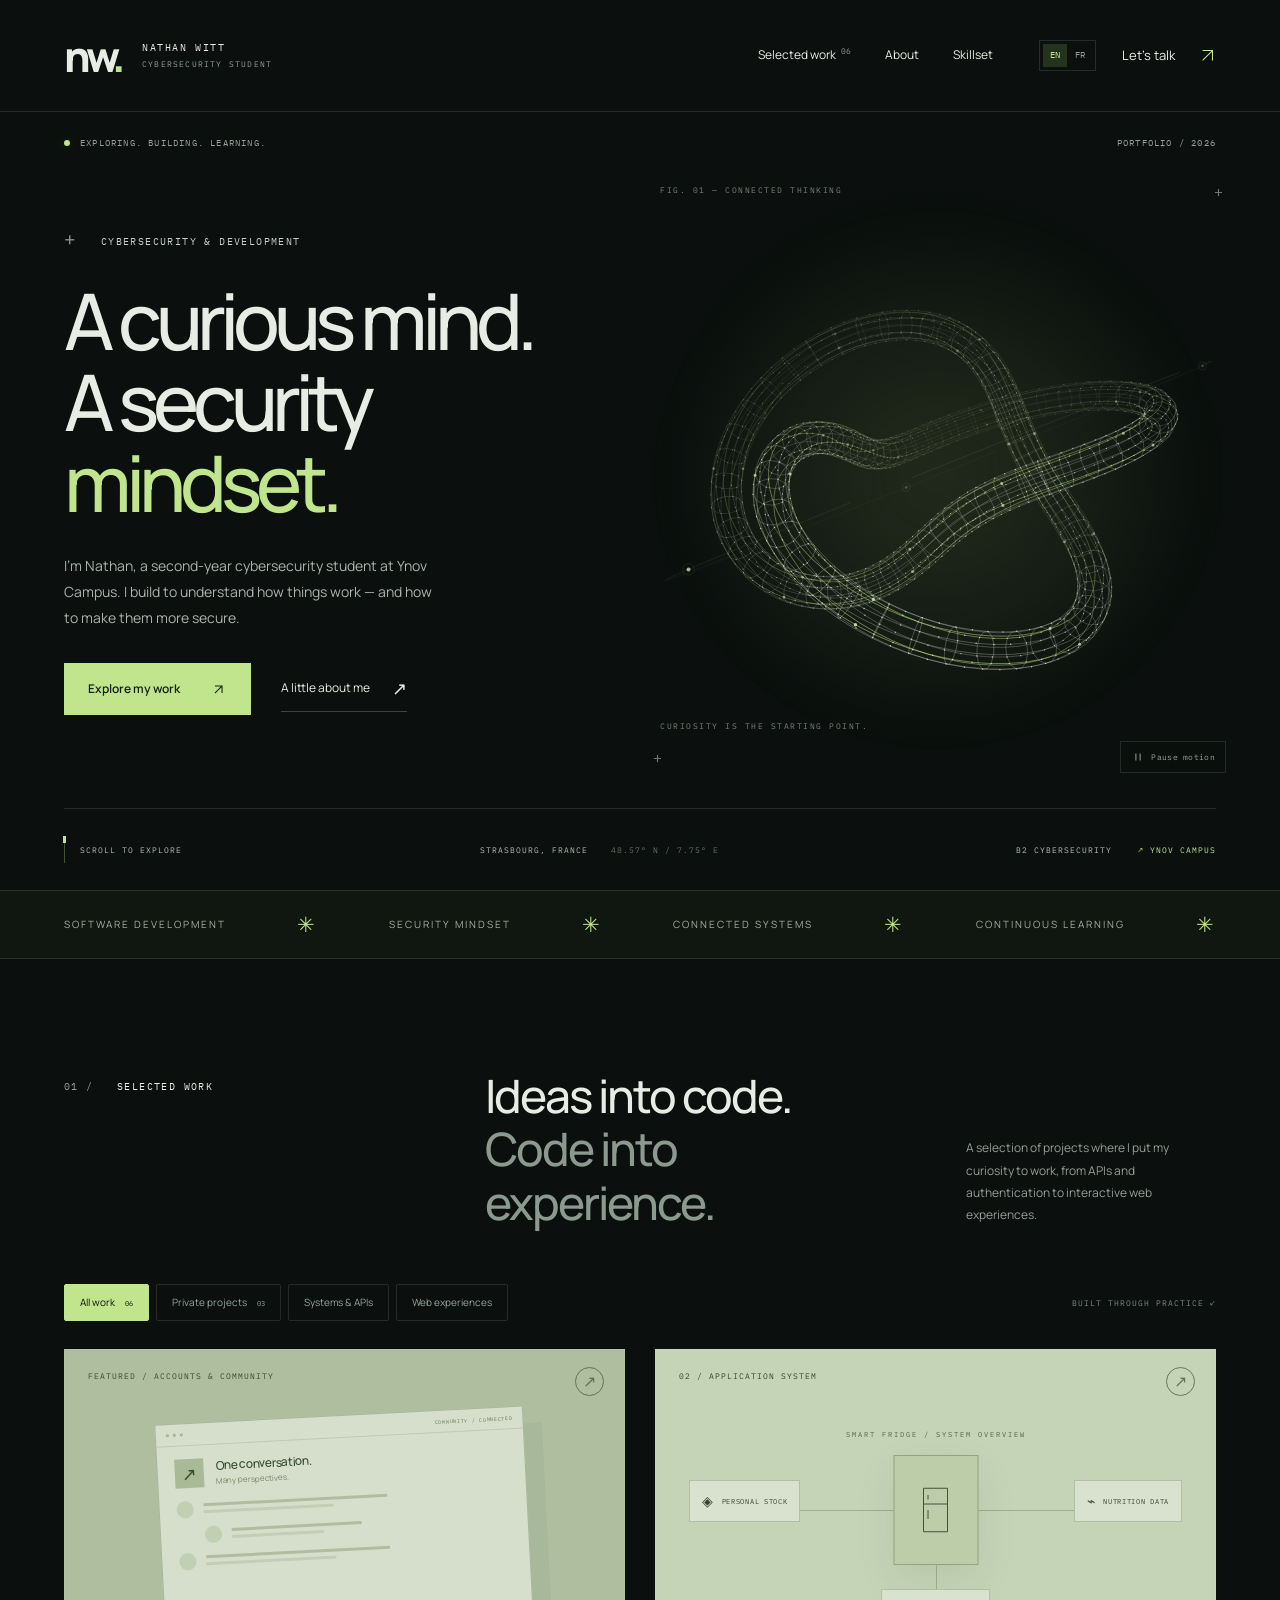
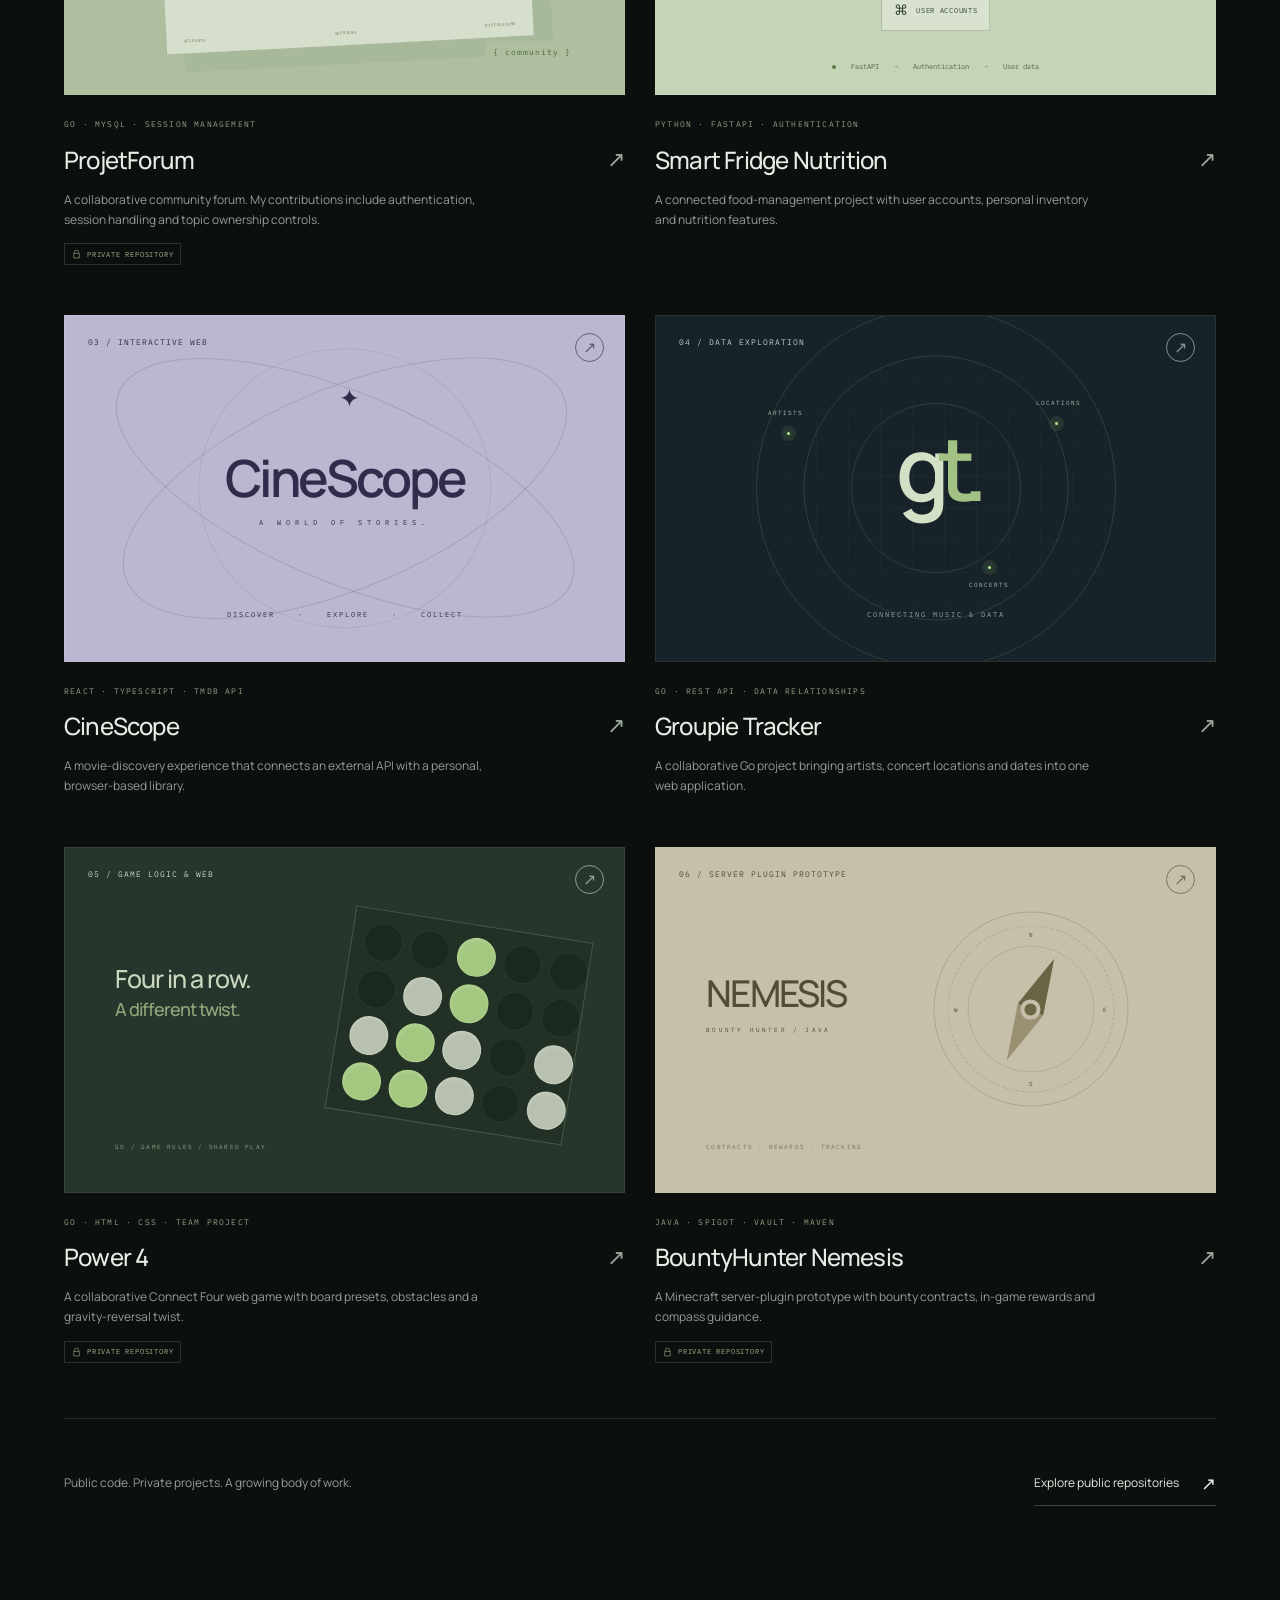
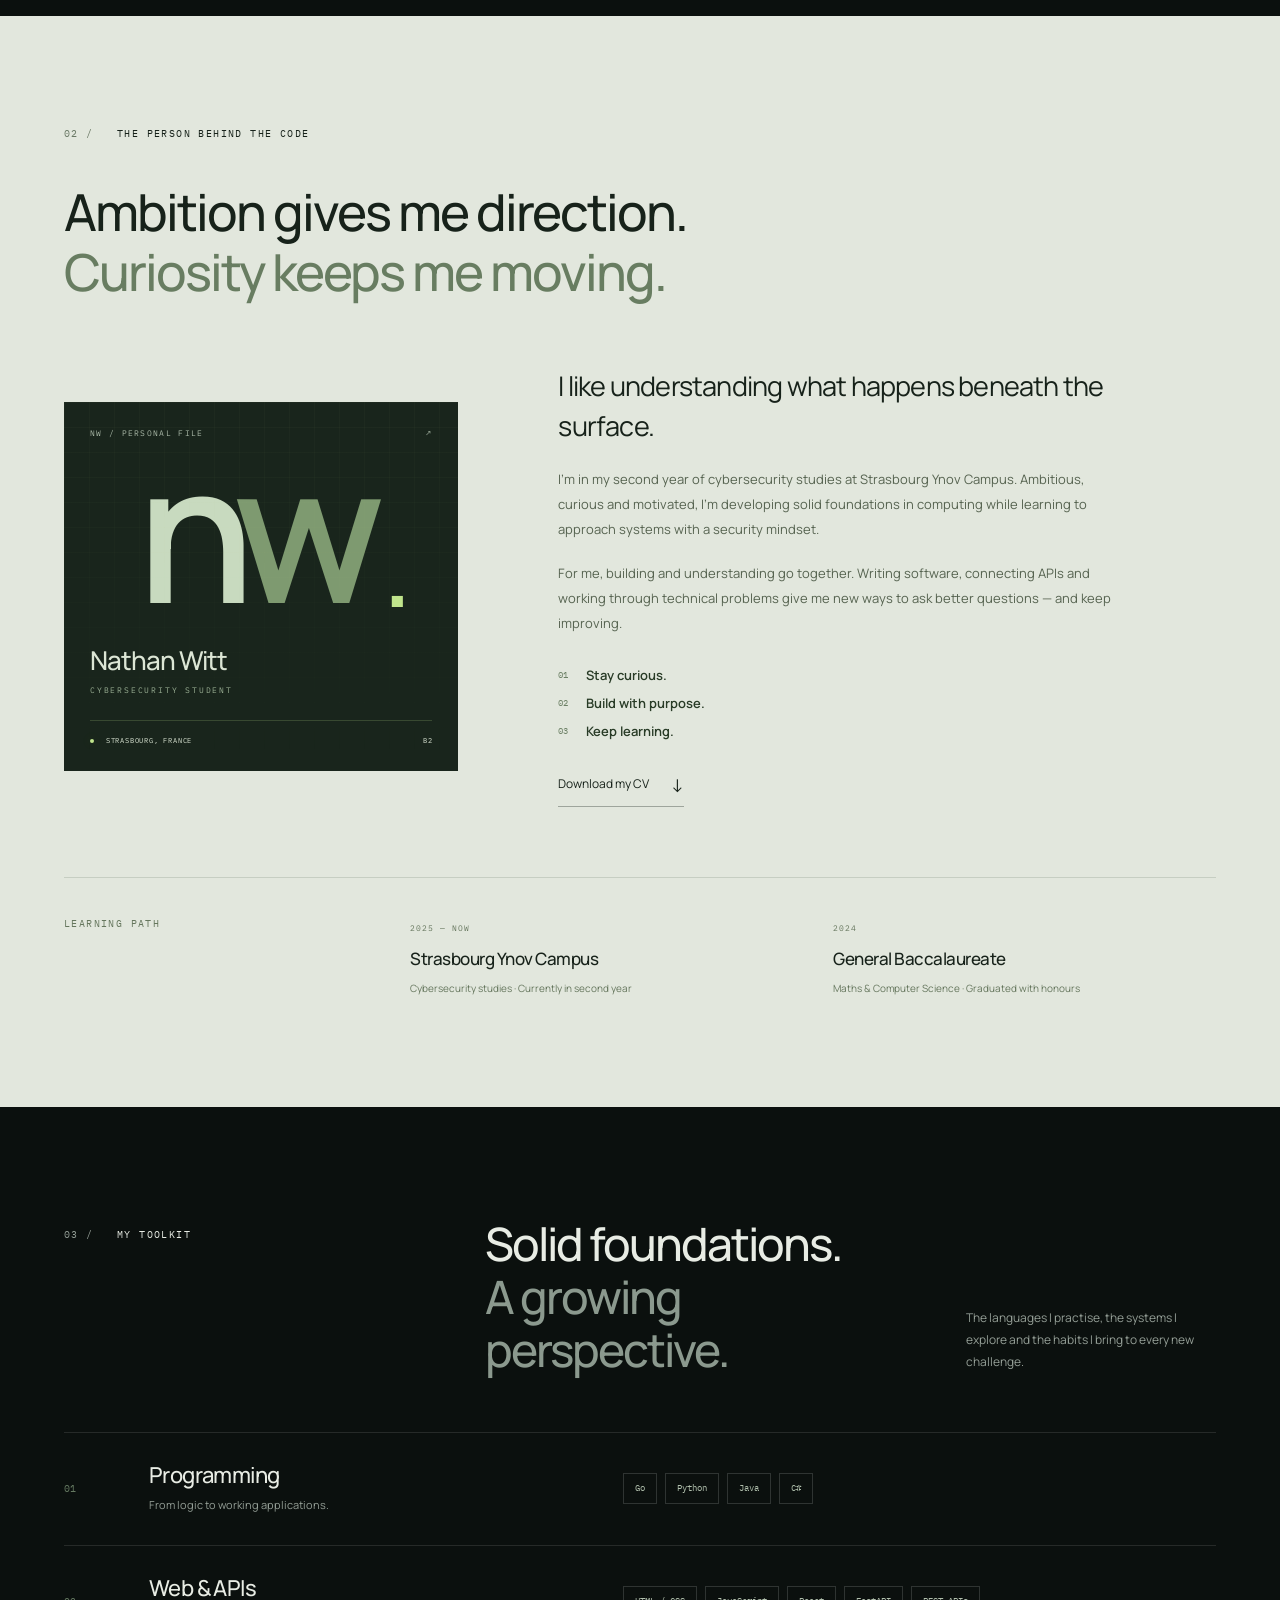
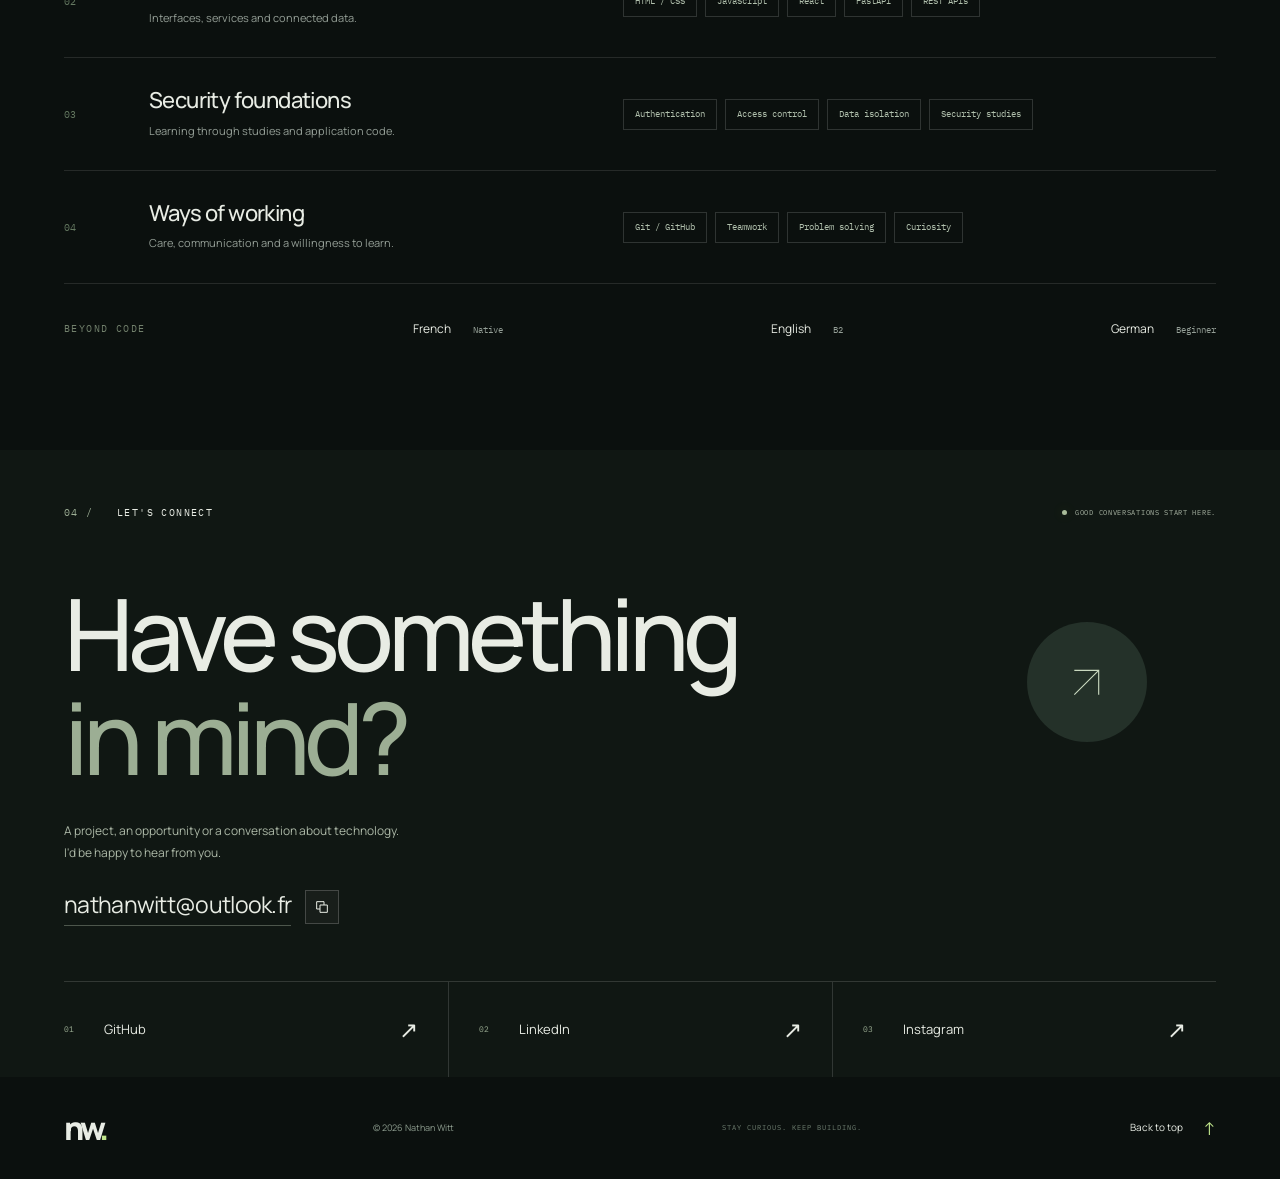
==== commit fa7bc716: "Refresh cached contact colors for both languages" ====
--- a/index.html
+++ b/index.html
@@ -15,7 +15,7 @@
   <title>Nathan Witt — Cybersecurity & Development</title>
   <link rel="icon" type="image/svg+xml" href="assets/favicon.svg">
   <link rel="preload" href="assets/manrope.ttf" as="font" type="font/ttf" crossorigin>
-  <link rel="stylesheet" href="assets/style.css">
+  <link rel="stylesheet" href="assets/style.css?v=20261022-contact">
   <link rel="stylesheet" href="assets/languages.css">
   <script src="assets/field.js" defer></script>
   <script src="assets/main.js" defer></script>
--- a/assets/style.css
+++ b/assets/style.css
@@ -13,3 +13,21 @@
 @media(max-width:900px) and (min-width:641px){.forum-window{height:70%;top:20%;width:70%;left:15%}.forum-window-bar{height:16px;padding:0 7px}.forum-window-bar>span{font-size:3px}.forum-thread{margin:9px 12px;gap:8px}.forum-avatar{width:20px;height:20px;font-size:12px}.forum-thread strong{font-size:9px}.forum-thread div>span{font-size:6px}.forum-line{margin:7px 12px;gap:8px}.forum-line>i{width:12px;height:12px}.forum-line>div{gap:3px}.forum-line b,.forum-line div>span{height:2px}.forum-window-bottom{bottom:6px;left:12px;right:12px;font-size:3px;letter-spacing:.5px}.forum-floating{font-size:6px;bottom:5%}.power-title{font-size:20px}.power-title i{font-size:14px}.power-board{padding:8px;gap:5px}.power-caption,.bounty-coordinate{font-size:4px;letter-spacing:.7px}.bounty-name{font-size:28px}.bounty-name>span{font-size:4px;letter-spacing:1.7px}.bounty-compass{width:145px;height:145px}.bounty-compass>span{font-size:4px}}
 @media(max-width:640px){.filters{display:grid;grid-template-columns:repeat(2,1fr);gap:7px}.filter{padding:10px 8px;font-size:9px}.private-badge{font-size:6px}.forum-window{height:70%;top:20%}.forum-window-bar>span{font-size:4px}.forum-thread{margin:12px;gap:10px}.forum-thread strong{font-size:11px}.forum-thread div>span{font-size:7px}.forum-line{margin:10px 12px}.forum-line>i{width:15px;height:15px}.forum-window-bottom{font-size:3px;left:12px;right:12px;bottom:10px}.forum-floating{font-size:6px;bottom:6%}.power-title{font-size:22px}.power-title i{font-size:16px}.power-board{padding:9px;gap:6px}.power-caption,.bounty-coordinate{font-size:5px;letter-spacing:.8px}.bounty-name{font-size:32px}.bounty-name>span{font-size:5px;letter-spacing:1.4px}.bounty-compass{width:165px;height:165px}}
 @media(prefers-reduced-motion:reduce){html{scroll-behavior:auto}*,*:before,*:after{animation:none!important;transition:none!important}.js .reveal{opacity:1;transform:none}}
+
+/* A quieter closing palette, shared by both languages. */
+.contact-section{background:#101713;color:#e8ece4}
+.contact-top .eyebrow>span{color:#9cae94}
+.contact-note{color:#abb7a6}
+.contact-note .status-dot{background:#a9bc9a}
+.contact-body h2>span{color:#9cae94}
+.contact-body>p{color:#abb7a6}
+.contact-orb{background:#243129;color:#cad9c0}
+.contact-orb:hover{background:#344438}
+.email-row>a{border-bottom-color:#c7d6bd55}
+.email-row>button{background:#ffffff08;border-color:#ffffff30}
+.email-row>button:hover{background:#ffffff14}
+.email-row>span{color:#cad9c0}
+.social-row{border-top-color:#ffffff24}
+.social-row>a:not(:first-child){border-left-color:#ffffff24}
+.social-row>a>span{color:#9cae94}
+.contact-section a:focus-visible,.contact-section button:focus-visible{outline-color:#c0e58c}
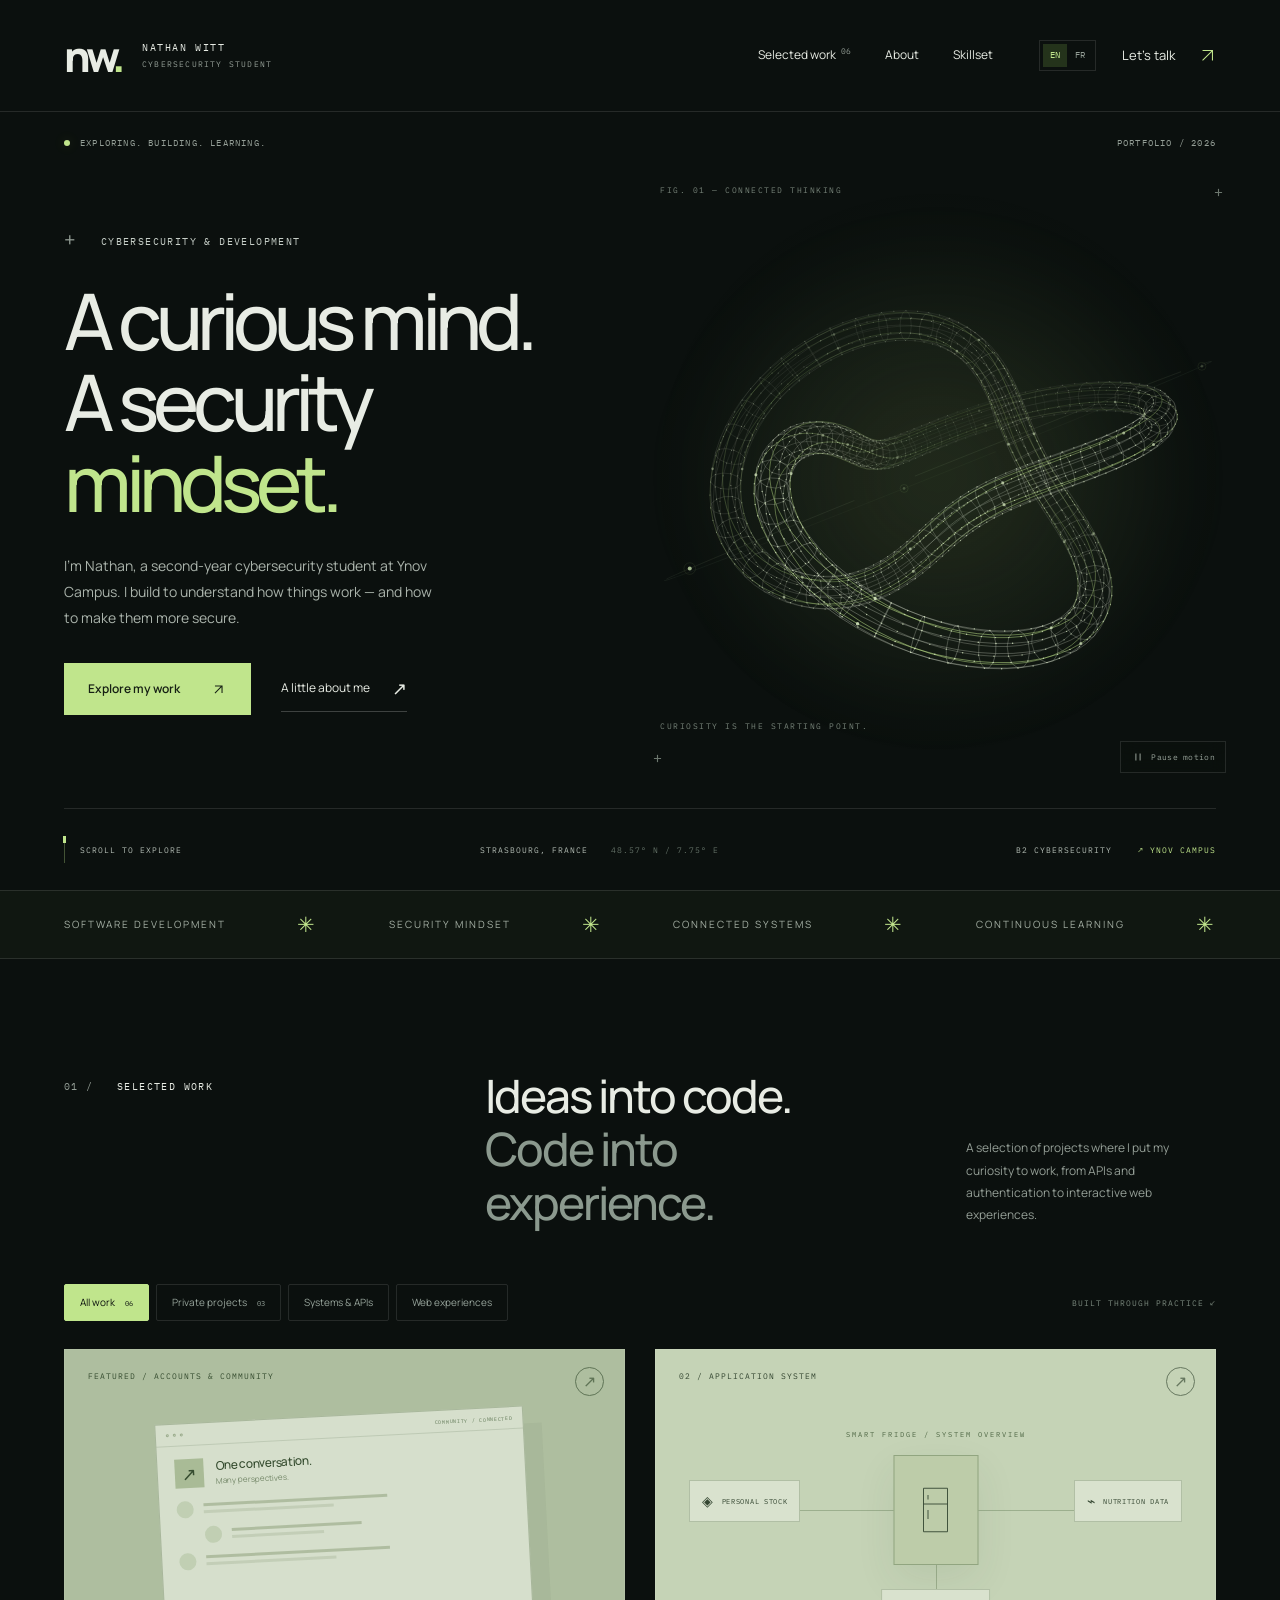
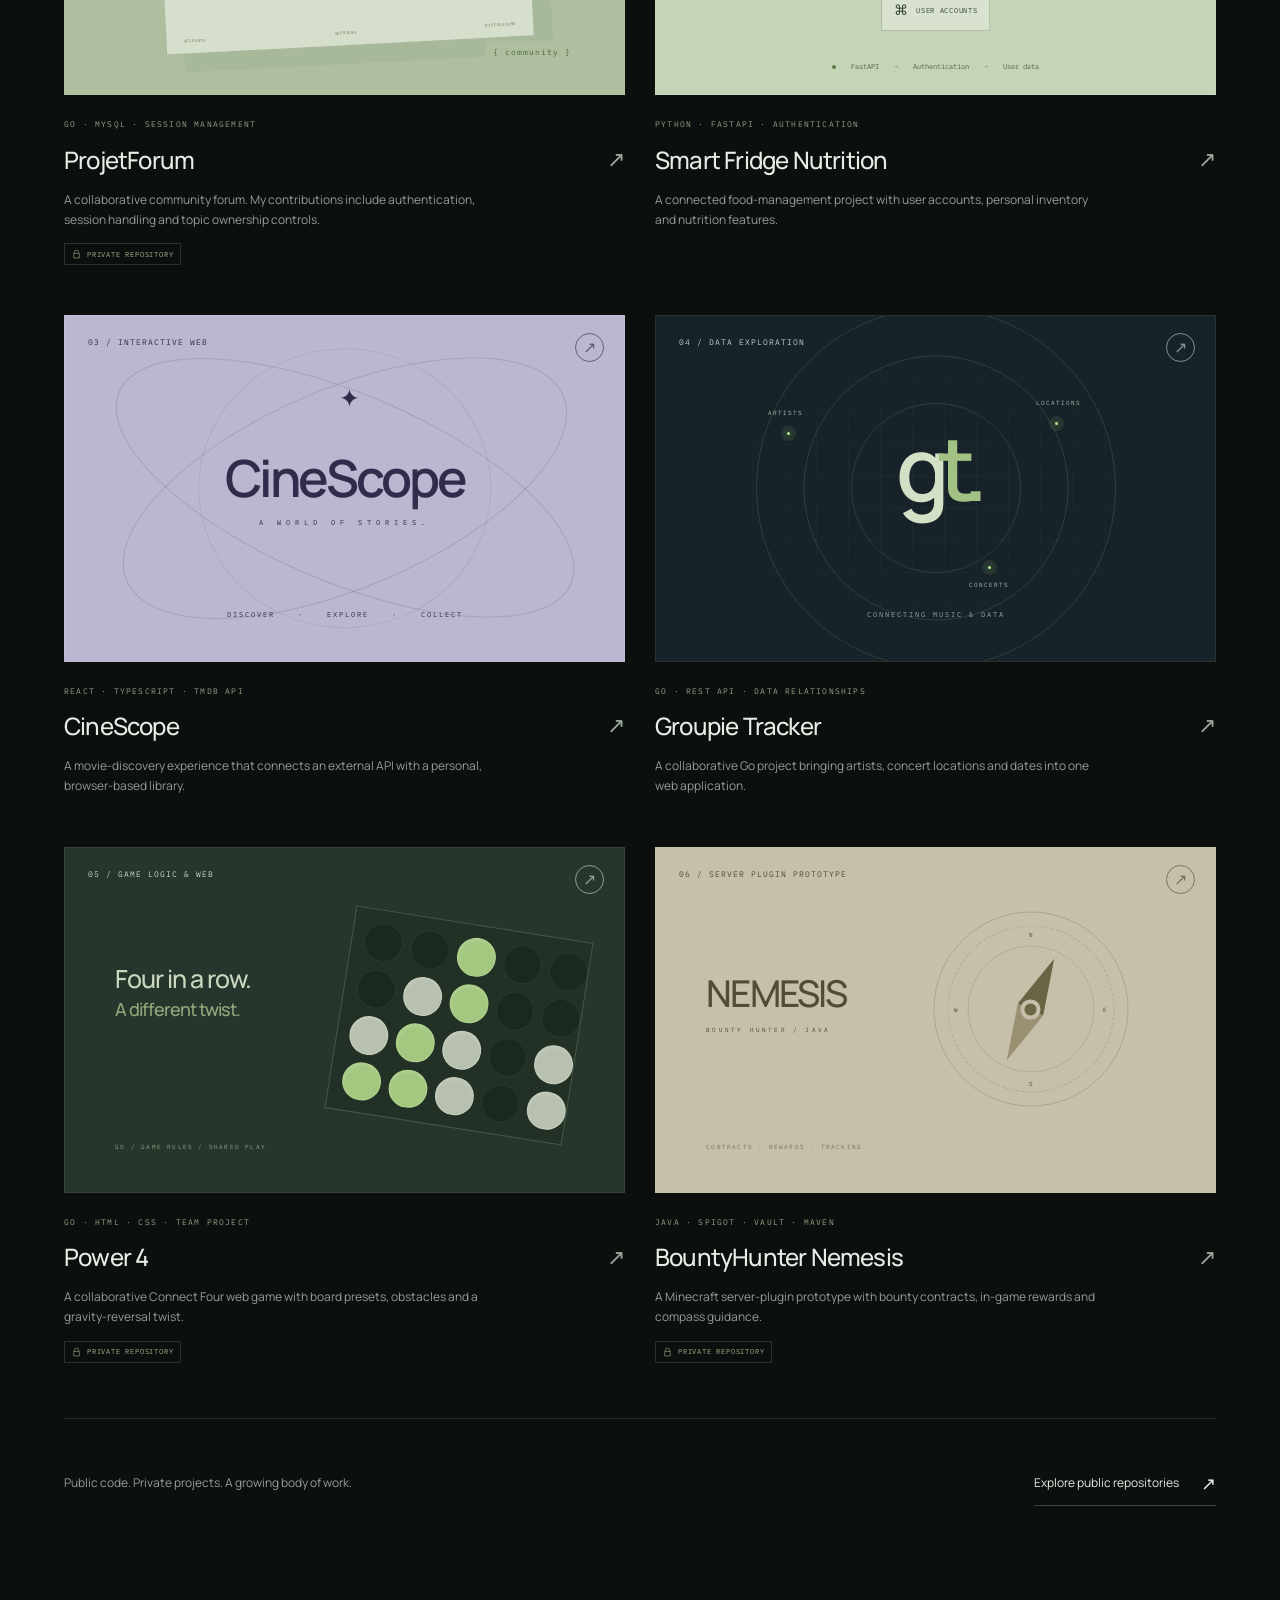
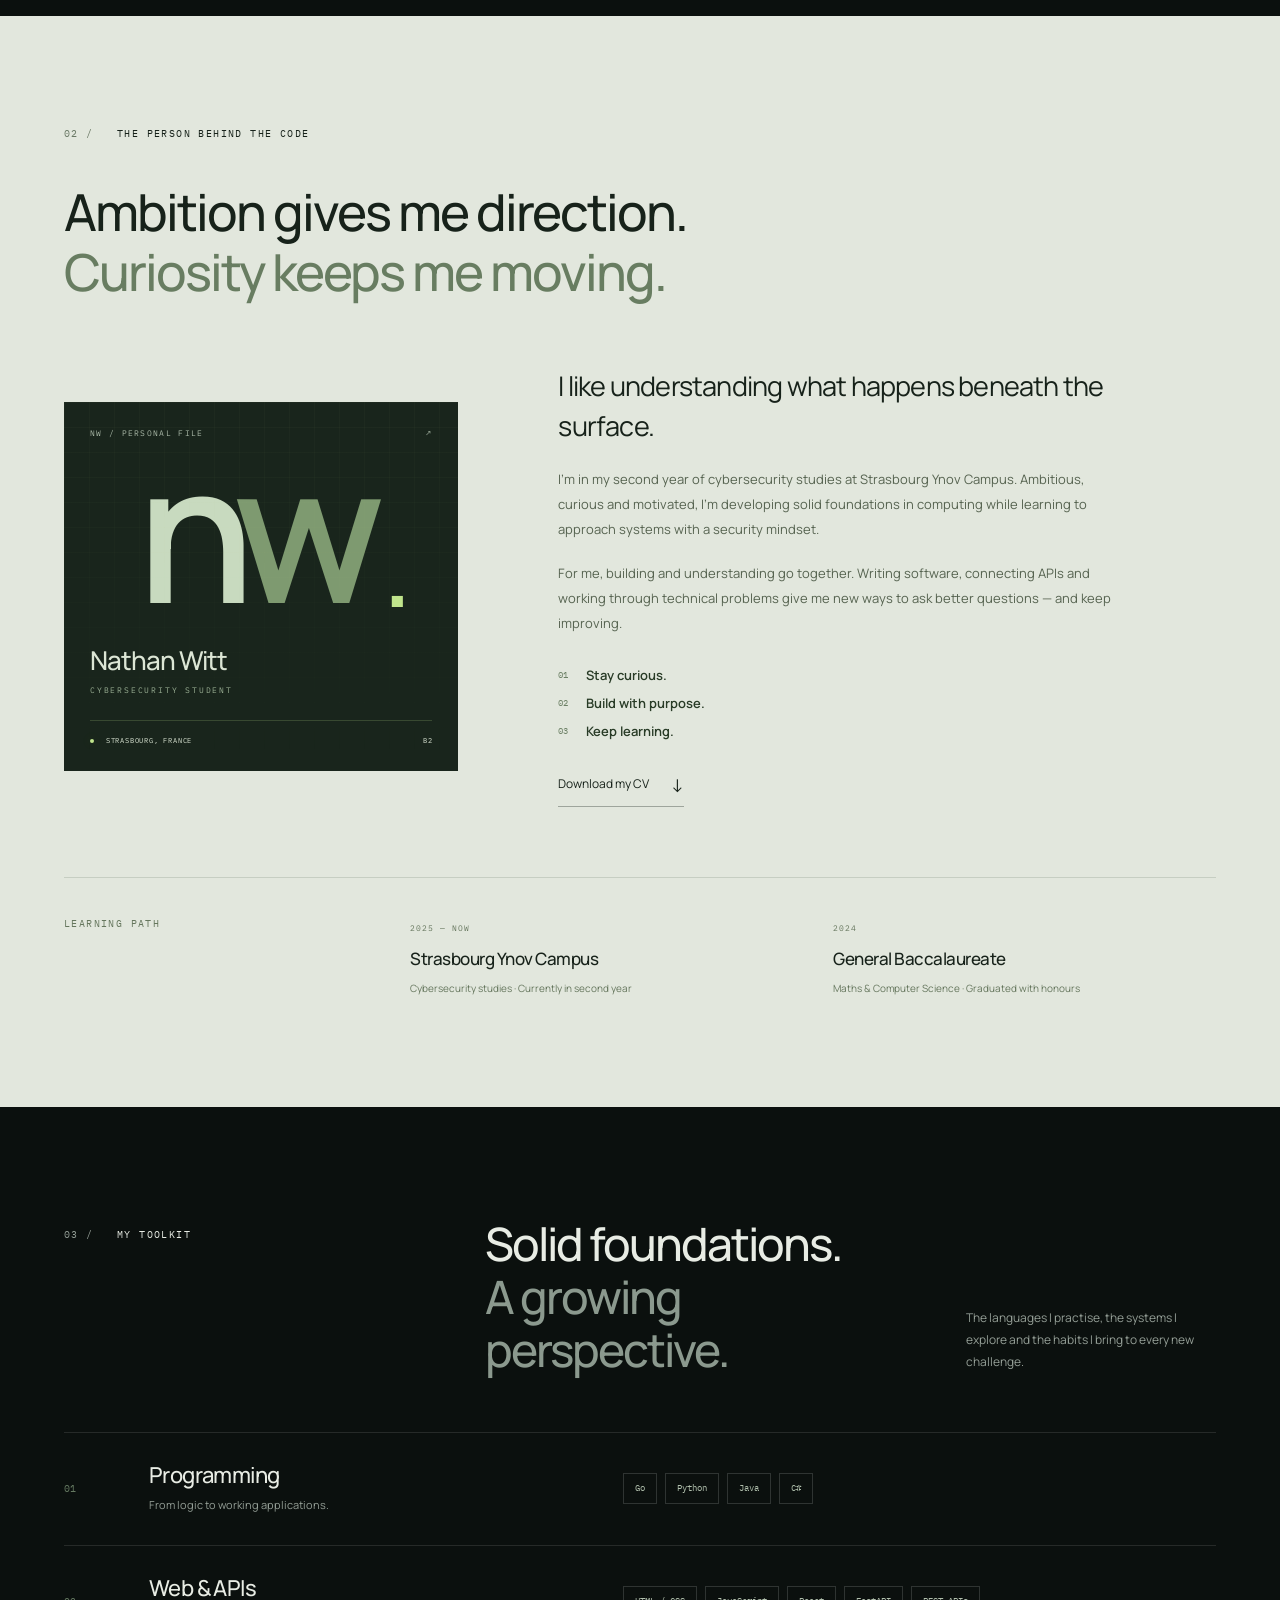
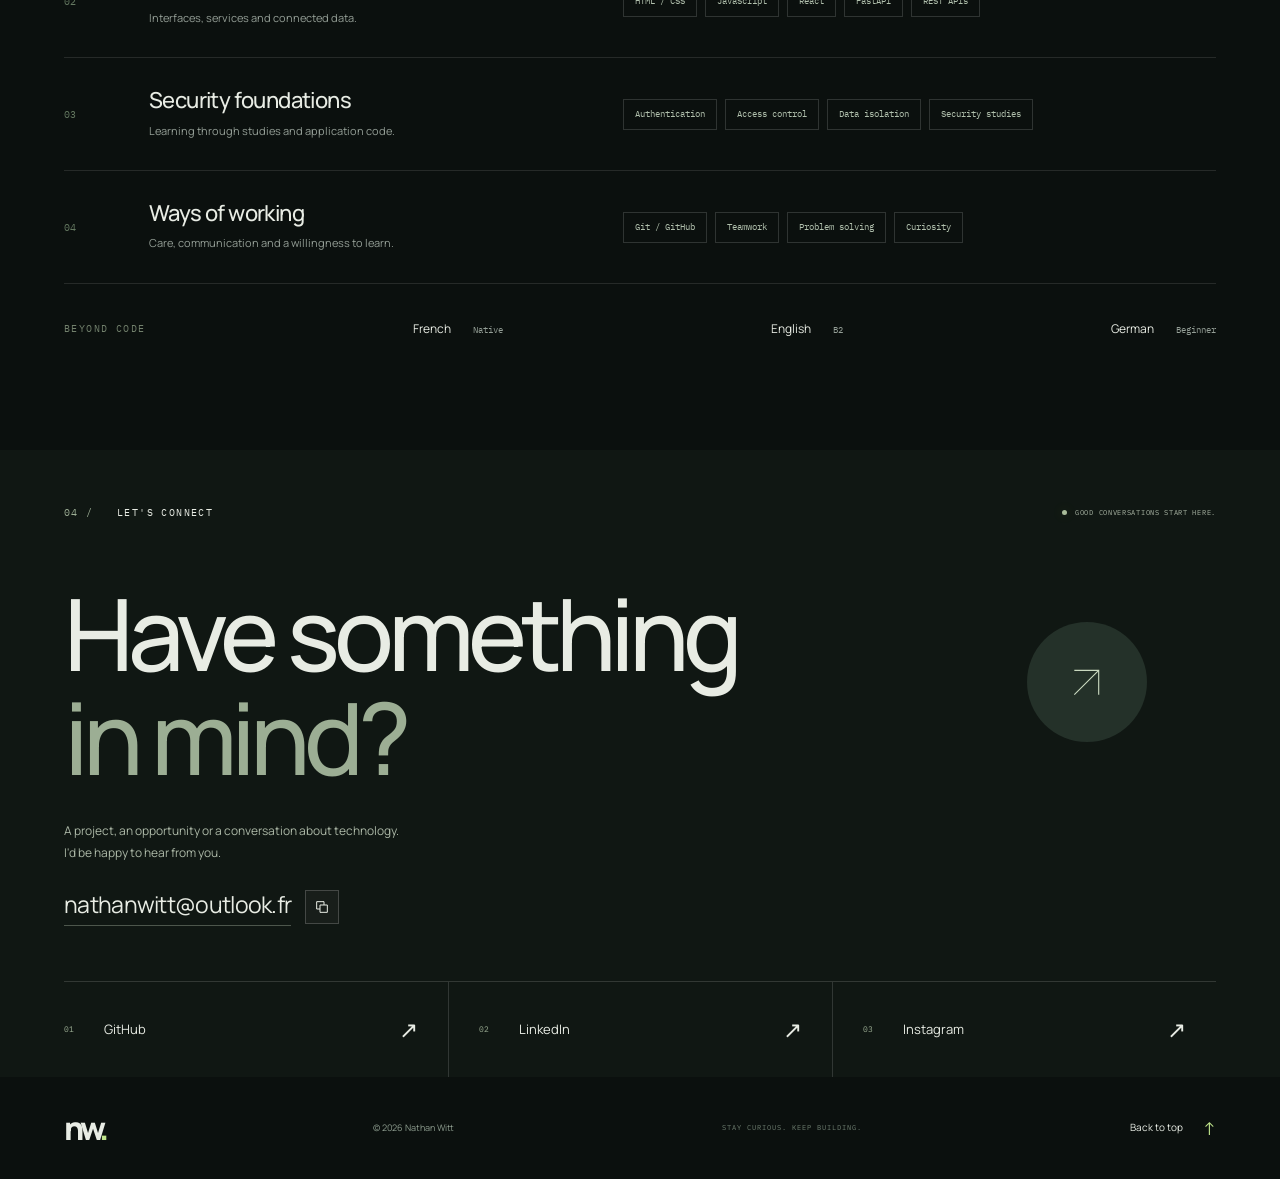
==== commit fb8871ca: "Update contact section with new social media links" ====
--- a/index.html
+++ b/index.html
@@ -98,7 +98,7 @@
         <div class="skill-row reveal"><span class="skill-number">04</span><div class="skill-name"><h3>Ways of working</h3><p>Care, communication and a willingness to learn.</p></div><div class="skill-tags"><span>Git / GitHub</span><span>Teamwork</span><span>Problem solving</span><span>Curiosity</span></div></div>
       </div><div class="languages-row reveal"><span class="eyebrow">BEYOND CODE</span><p>French <span>Native</span></p><p>English <span>B2</span></p><p>German <span>Beginner</span></p></div>
     </section>
-    <section class="contact-section section-shell" id="contact" aria-labelledby="contact-title"><div class="contact-top reveal"><p class="eyebrow"><span>04 /</span> LET'S CONNECT</p><span class="contact-note"><i class="status-dot"></i> GOOD CONVERSATIONS START HERE.</span></div><div class="contact-body reveal"><h2 id="contact-title">Have something<br><span>in mind?</span><a href="mailto:nathanwitt@outlook.fr" class="contact-orb" aria-label="Email Nathan Witt"><svg viewBox="0 0 48 48" aria-hidden="true"><path d="M11 37 37 11M11 11h26v26"/></svg></a></h2><p>A project, an opportunity or a conversation about technology.<br>I'd be happy to hear from you.</p><div class="email-row"><a href="mailto:nathanwitt@outlook.fr">nathanwitt@outlook.fr</a><button id="copy-email" aria-label="Copy email address" title="Copy email address"><svg viewBox="0 0 24 24" aria-hidden="true"><path d="M9 9h11v11H9zM15 9V4H4v11h5"/></svg></button><span id="copy-status" role="status" aria-live="polite"></span></div></div><div class="social-row reveal"><a href="https://github.com/wittnathan24-lab" target="_blank" rel="noopener noreferrer"><span>01</span> GitHub <i>↗</i></a><a href="https://www.linkedin.com/in/nathan-witt-605bb2263/" target="_blank" rel="noopener noreferrer"><span>02</span> LinkedIn <i>↗</i></a><a href="https://www.instagram.com/nathan.w68/" target="_blank" rel="noopener noreferrer"><span>03</span> Instagram <i>↗</i></a></div></section>
+    <section class="contact-section section-shell" id="contact" aria-labelledby="contact-title"><div class="contact-top reveal"><p class="eyebrow"><span>04 /</span> LET'S CONNECT</p><span class="contact-note"><i class="status-dot"></i> GOOD CONVERSATIONS START HERE.</span></div><div class="contact-body reveal"><h2 id="contact-title">Have something<br><span>in mind?</span><a href="mailto:nathanwitt@outlook.fr" class="contact-orb" aria-label="Email Nathan Witt"><svg viewBox="0 0 48 48" aria-hidden="true"><path d="M11 37 37 11M11 11h26v26"/></svg></a></h2><p>A project, an opportunity or a conversation about technology.<br>I'd be happy to hear from you.</p><div class="email-row"><a href="mailto:nathanwitt@outlook.fr">nathanwitt@outlook.fr</a><button id="copy-email" aria-label="Copy email address" title="Copy email address"><svg viewBox="0 0 24 24" aria-hidden="true"><path d="M9 9h11v11H9zM15 9V4H4v11h5"/></svg></button><span id="copy-status" role="status" aria-live="polite"></span></div></div><div class="social-row reveal"><a href="https://github.com/wittnathan24-lab" target="_blank" rel="noopener noreferrer"><span>01</span> GitHub <i>↗</i></a><a href="https://www.linkedin.com/in/nathan-witt-605bb2263/" target="_blank" rel="noopener noreferrer"><span>02</span> LinkedIn <i>↗</i></a><a href="https://www.instagram.com/nathanwt.pro/" target="_blank" rel="noopener noreferrer"><span>03</span> Instagram <i>↗</i></a></div></section>
   </main>
   <footer class="site-footer"><a class="monogram" href="#home" aria-label="Back to top">nw<span>.</span></a><p>© <span id="year">2026</span> Nathan Witt</p><span>STAY CURIOUS. KEEP BUILDING.</span><a href="#home" class="back-top">Back to top <span>↑</span></a></footer>
   <dialog id="project-dialog" aria-labelledby="dialog-title"><div class="dialog-top"><p class="eyebrow" id="dialog-eyebrow">PROJECT NOTES</p><button id="close-dialog" aria-label="Close project details">Close <span>×</span></button></div><div class="dialog-content"><h2 id="dialog-title"></h2><p class="dialog-intro" id="dialog-intro"></p><div id="dialog-tags" class="skill-tags"></div><div class="dialog-rule"></div><div id="dialog-sections"></div><a id="dialog-source" class="button button-primary" target="_blank" rel="noopener noreferrer">Explore the source <span>↗</span></a><p class="source-note">Project descriptions are based on the public repository. Visual covers are original illustrations.</p></div></dialog>
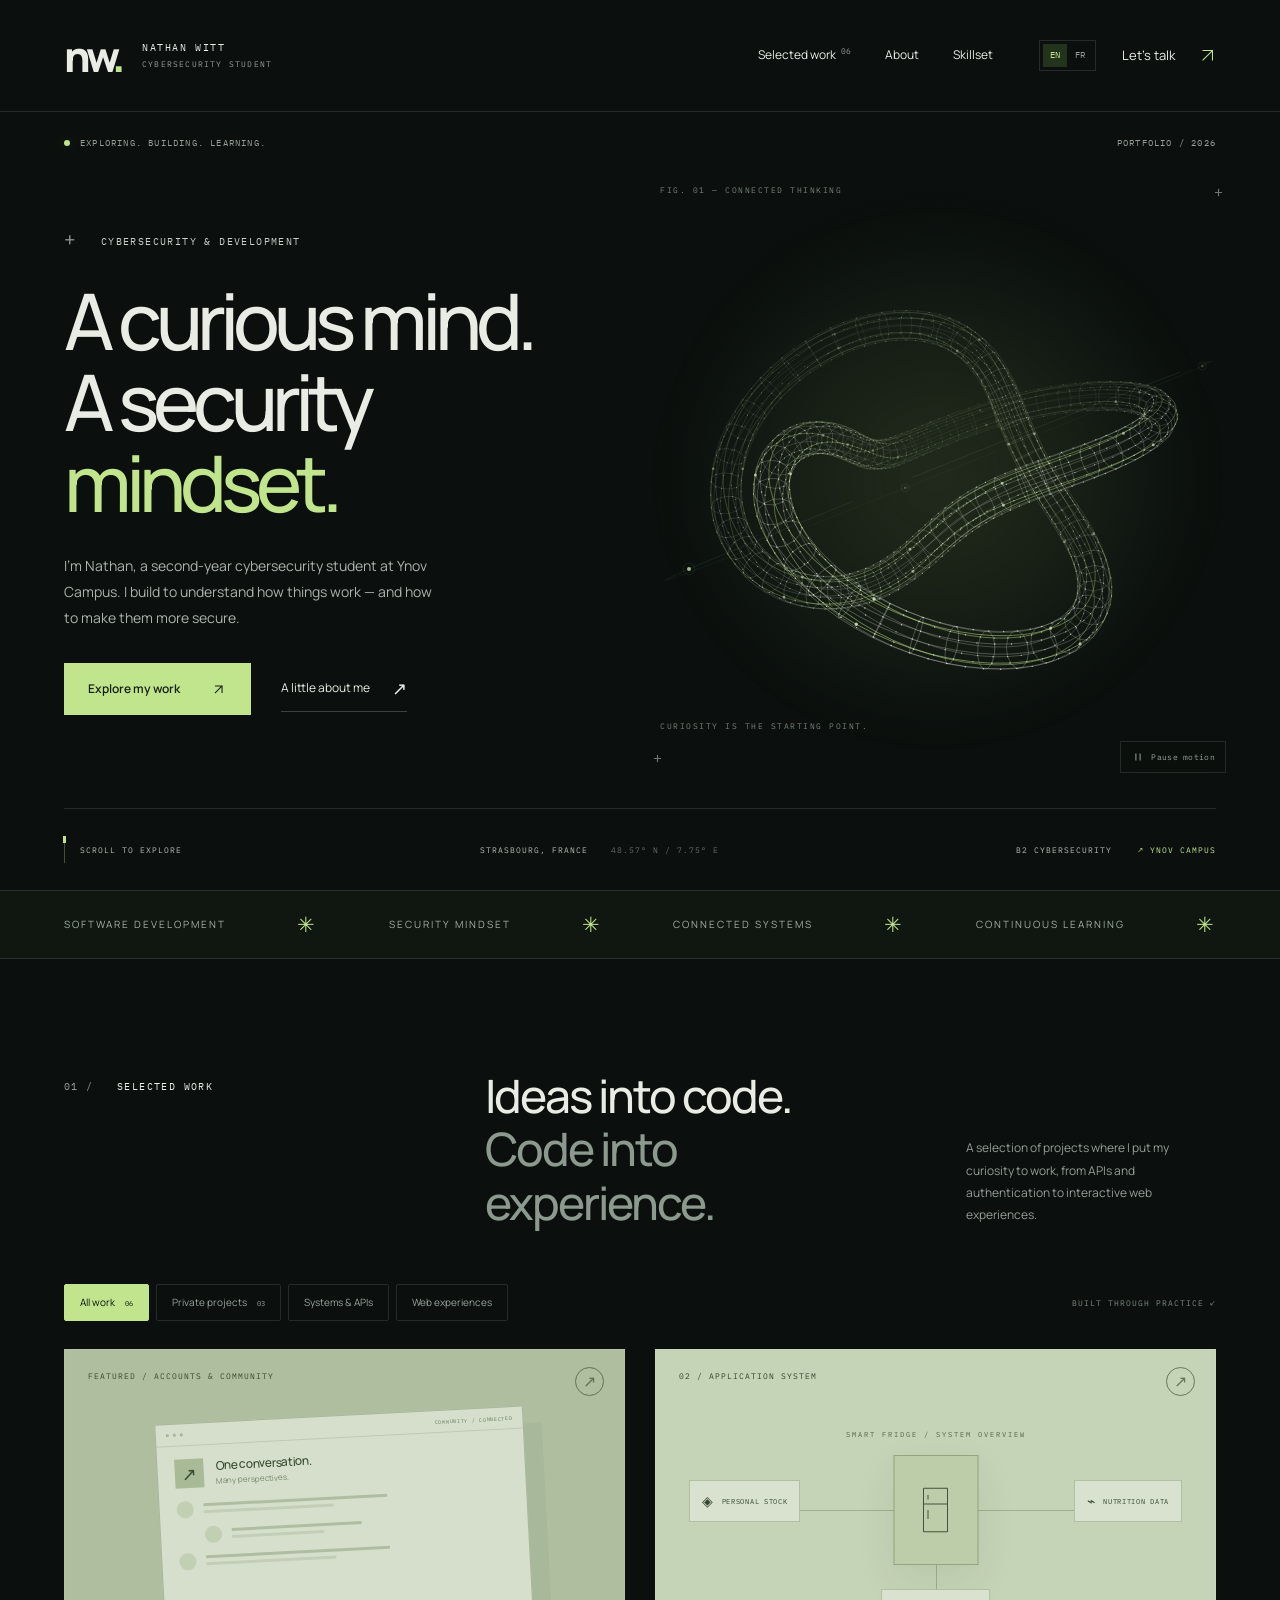
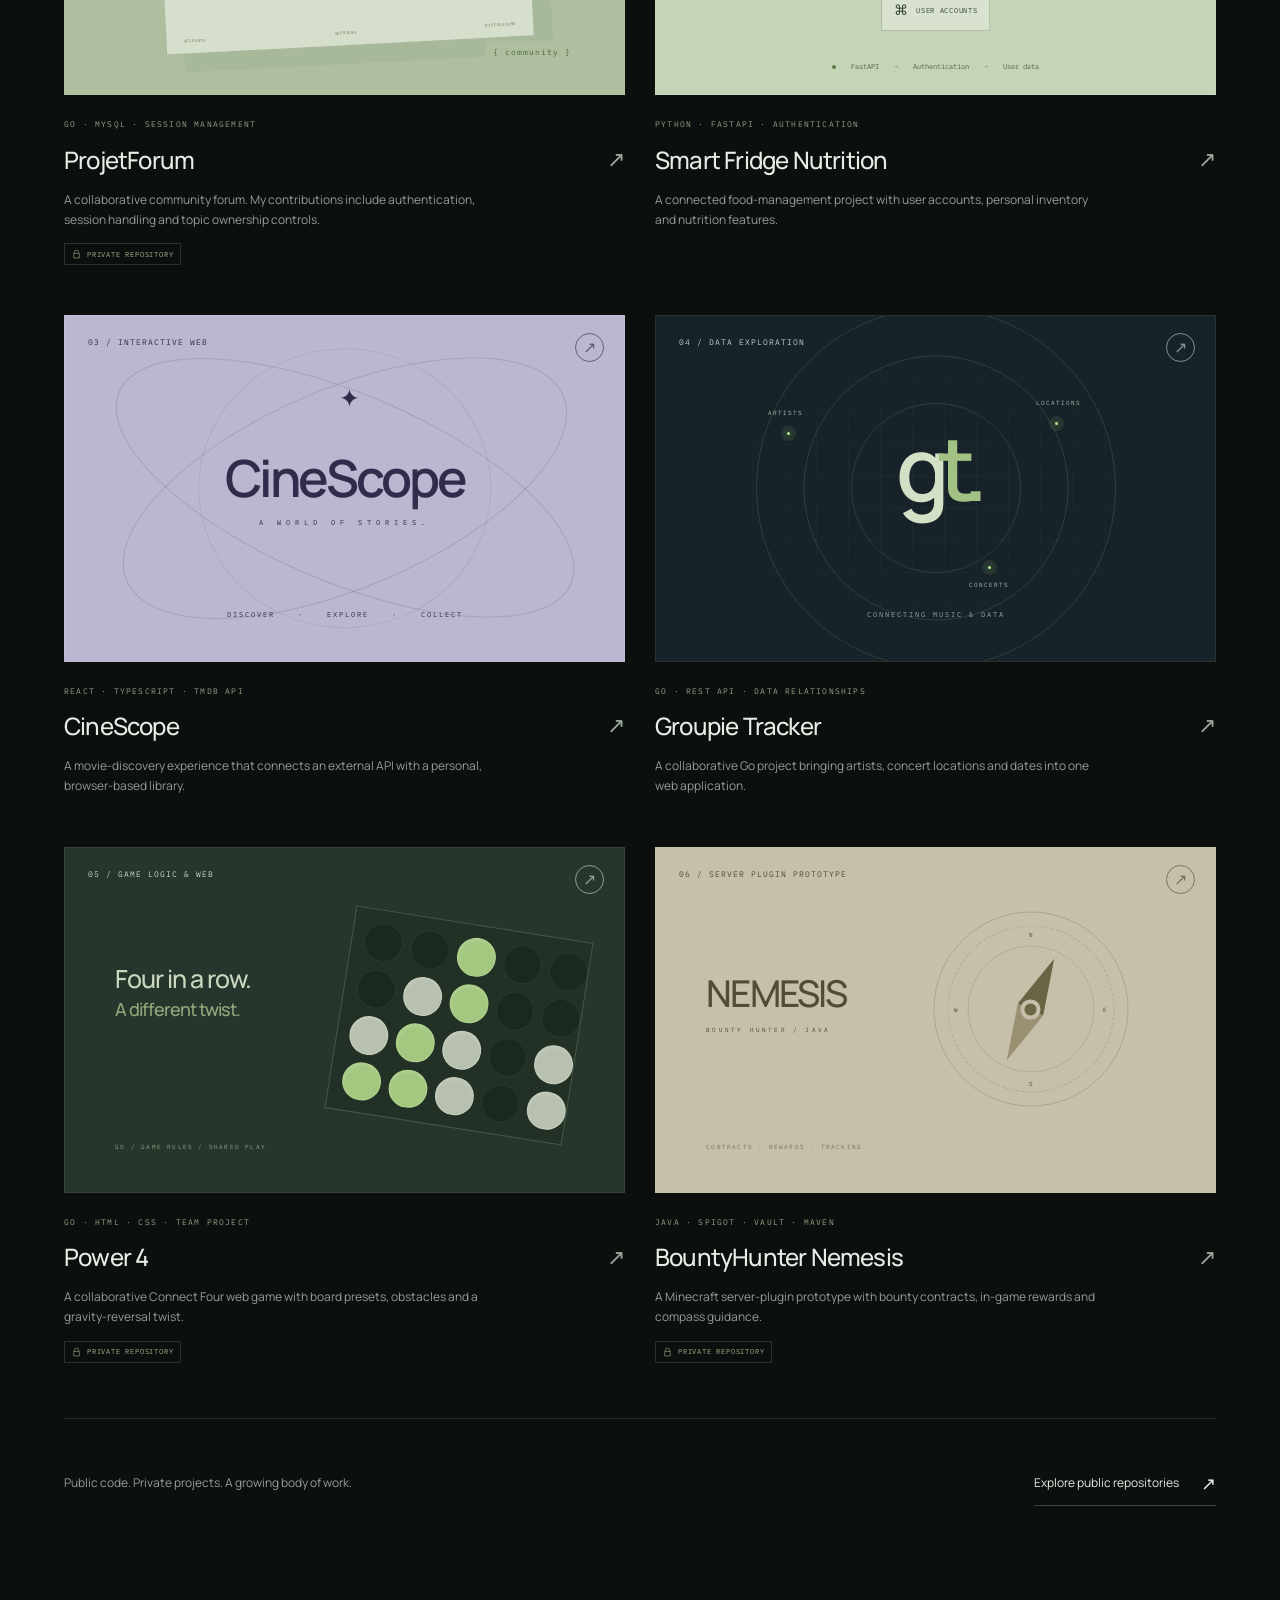
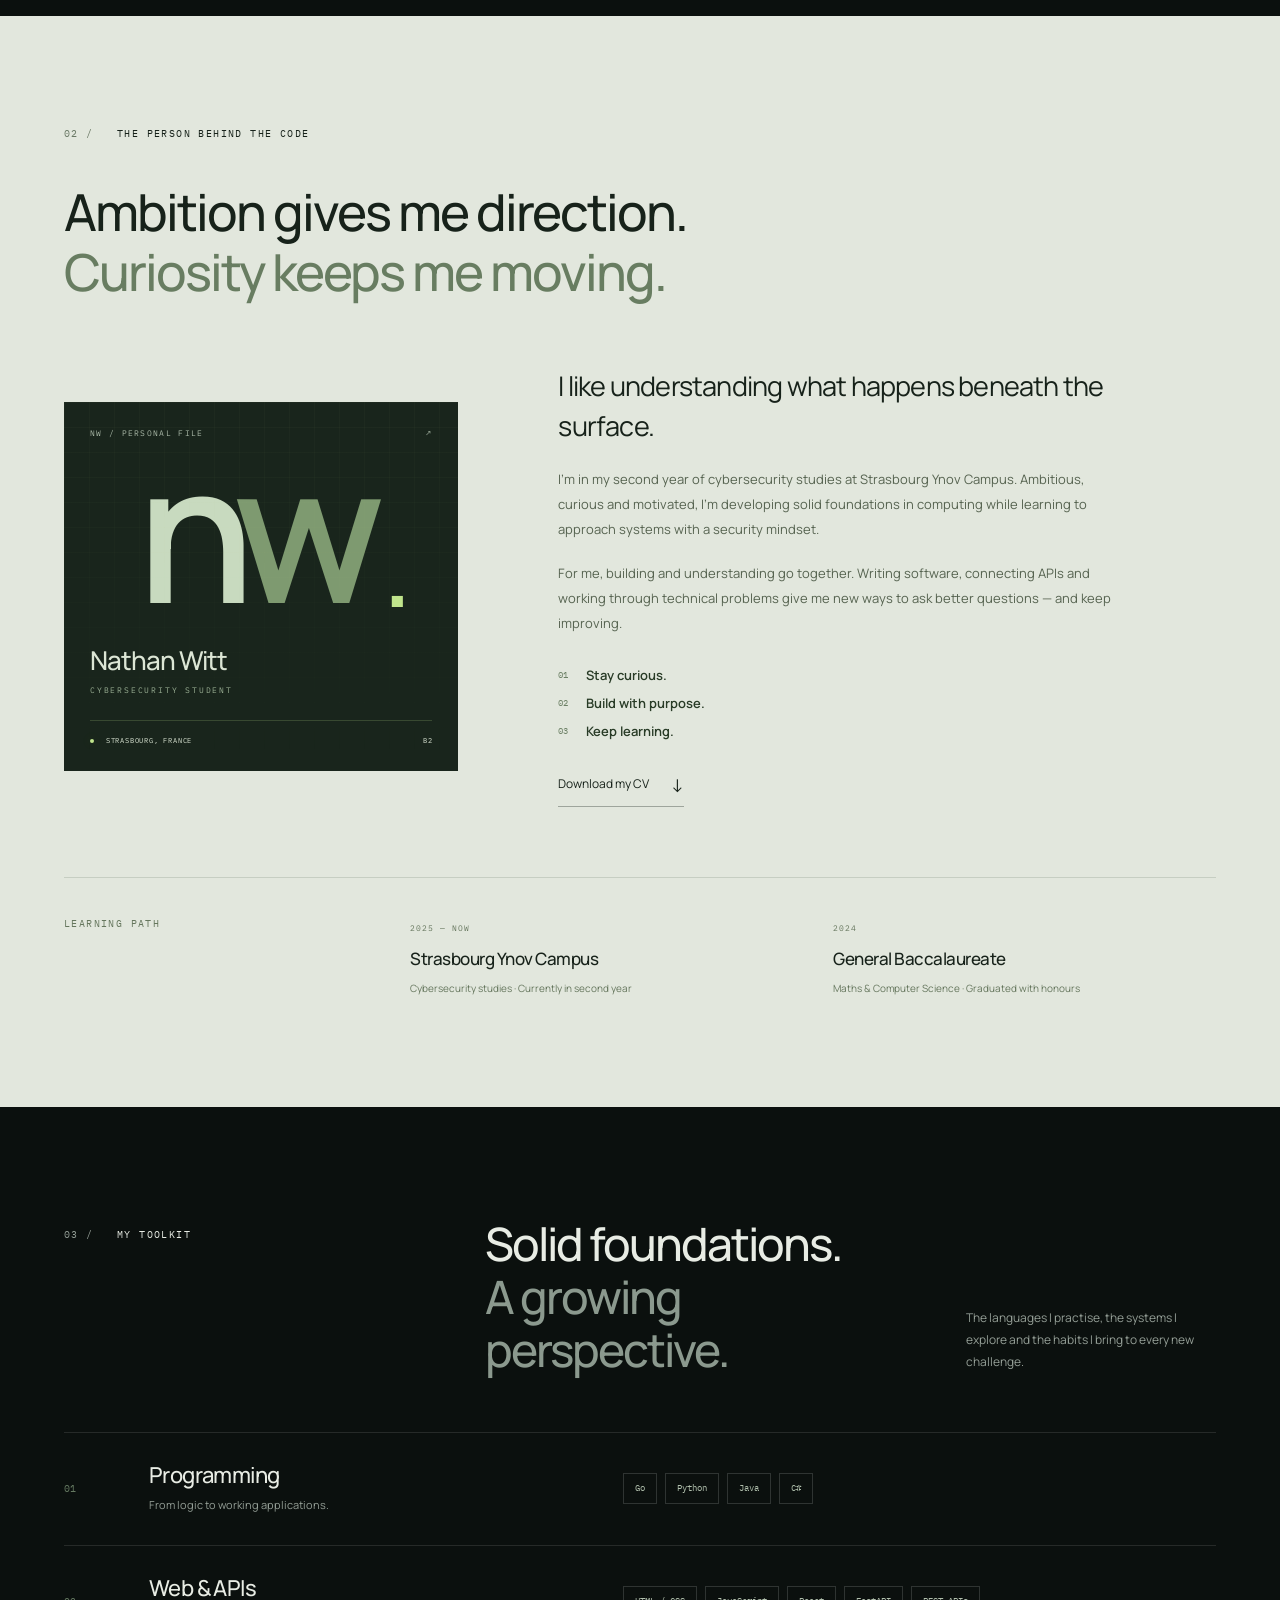
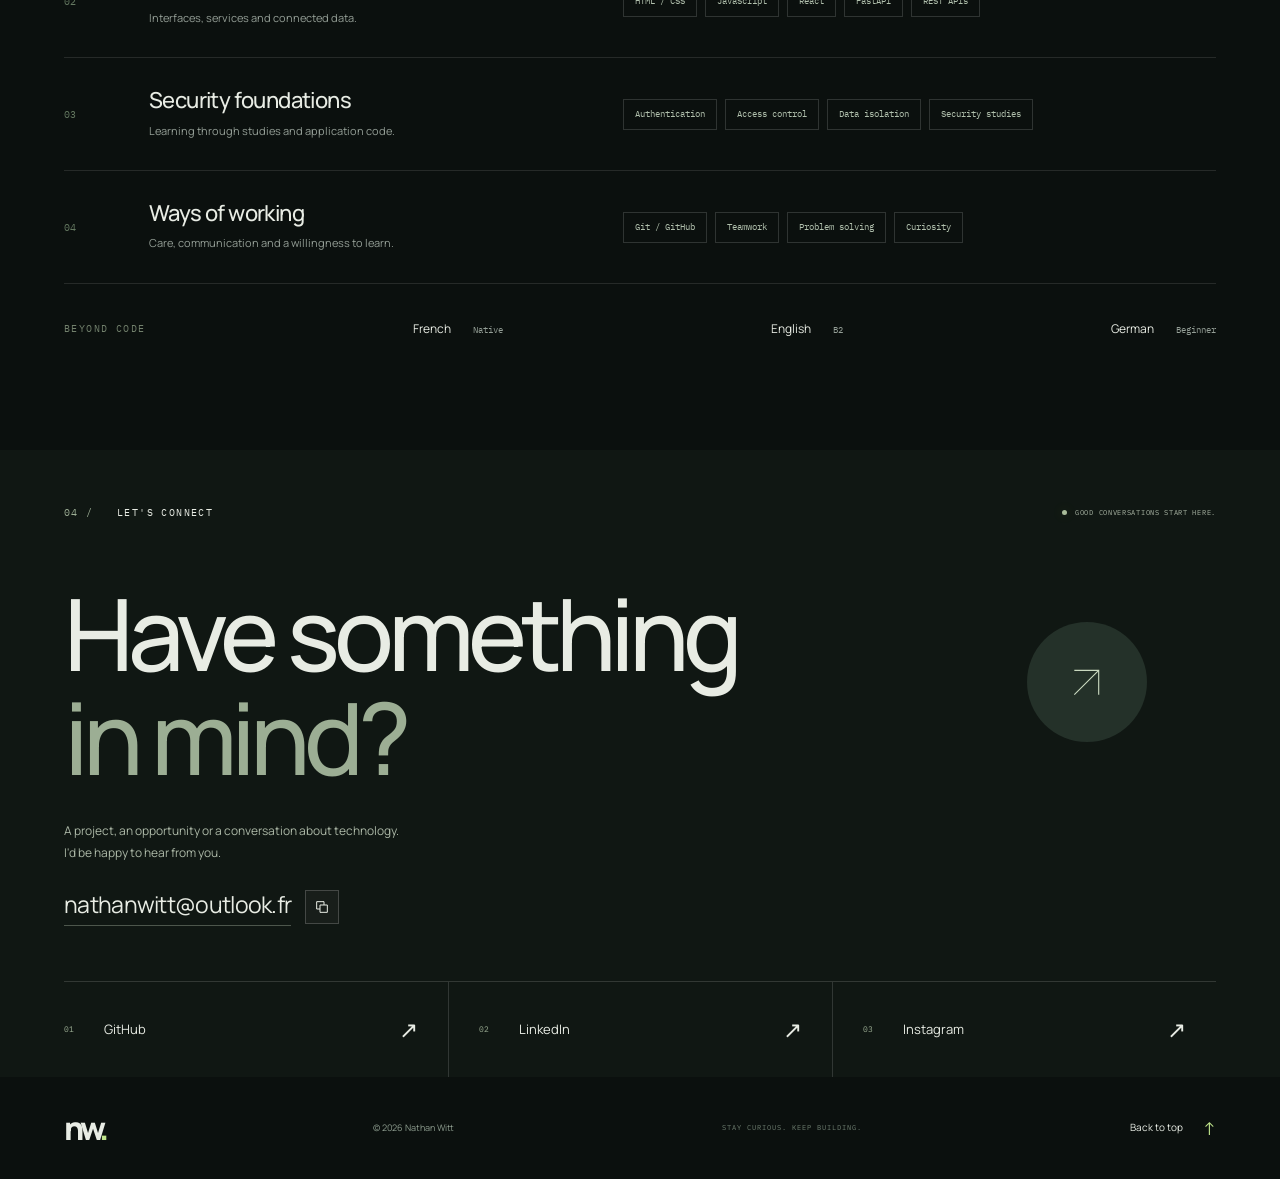
==== commit da32bcfa: "Add Bell AG international work experience to both CVs" ====
--- a/index.html
+++ b/index.html
@@ -86,7 +86,7 @@
     <section class="about-section section-shell" id="about" aria-labelledby="about-title">
       <div class="about-intro reveal"><p class="eyebrow"><span>02 /</span> THE PERSON BEHIND THE CODE</p><h2 id="about-title">Ambition gives me direction.<br><span>Curiosity keeps me moving.</span></h2></div>
       <div class="about-layout"><div class="profile-panel reveal"><div class="profile-panel-top"><span>NW / PERSONAL FILE</span><span>↗</span></div><div class="profile-glyph" aria-hidden="true">n<span>w</span><i>.</i></div><div class="profile-panel-bottom"><h3>Nathan Witt</h3><p>CYBERSECURITY STUDENT</p><div><span><i class="status-dot"></i> STRASBOURG, FRANCE</span><span>B2</span></div></div></div>
-        <div class="about-copy reveal"><p class="lead">I like understanding what happens beneath the surface.</p><p>I'm in my second year of cybersecurity studies at Strasbourg Ynov Campus. Ambitious, curious and motivated, I’m developing solid foundations in computing while learning to approach systems with a security mindset.</p><p>For me, building and understanding go together. Writing software, connecting APIs and working through technical problems give me new ways to ask better questions — and keep improving.</p><div class="about-values"><span>01 <strong>Stay curious.</strong></span><span>02 <strong>Build with purpose.</strong></span><span>03 <strong>Keep learning.</strong></span></div><a class="text-link" href="assets/nathan-witt-cv.pdf" download="Nathan-Witt-CV.pdf">Download my CV <span>↓</span></a></div>
+        <div class="about-copy reveal"><p class="lead">I like understanding what happens beneath the surface.</p><p>I'm in my second year of cybersecurity studies at Strasbourg Ynov Campus. Ambitious, curious and motivated, I’m developing solid foundations in computing while learning to approach systems with a security mindset.</p><p>For me, building and understanding go together. Writing software, connecting APIs and working through technical problems give me new ways to ask better questions — and keep improving.</p><div class="about-values"><span>01 <strong>Stay curious.</strong></span><span>02 <strong>Build with purpose.</strong></span><span>03 <strong>Keep learning.</strong></span></div><a class="text-link" href="assets/nathan-witt-cv.pdf?v=bell-2026" download="Nathan-Witt-CV.pdf">Download my CV <span>↓</span></a></div>
       </div>
       <div class="education-row reveal"><p class="eyebrow">LEARNING PATH</p><div><span class="education-year">2025 — NOW</span><h3>Strasbourg Ynov Campus</h3><p>Cybersecurity studies · Currently in second year</p></div><div><span class="education-year">2024</span><h3>General Baccalaureate</h3><p>Maths & Computer Science · Graduated with honours</p></div></div>
     </section>
